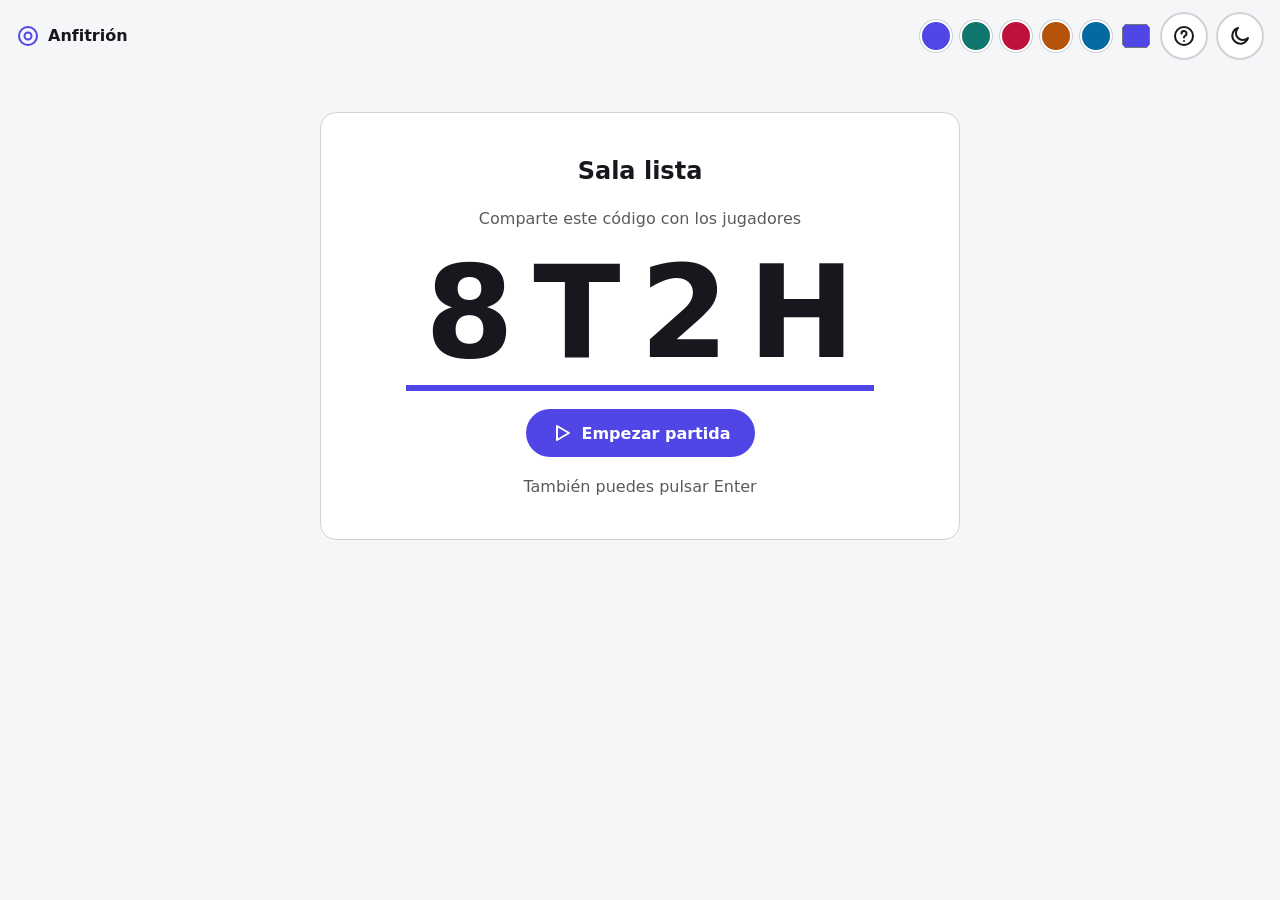
==== anfitrion.html @ f187046f "fix/index-css-visual" ====
<!doctype html><html lang="es"><head><meta charset="utf-8"><meta name="viewport" content="width=device-width,initial-scale=1,viewport-fit=cover"><title>Bingo · Anfitrión</title><link rel="stylesheet" href="estilos/style.css"></head><body><header></header>
<main>
<section id="previa" class="panel previa entra" hidden><h1>Sala lista</h1><p class="suave">Comparte este código con los jugadores</p><div class="codigo" id="codigoGrande" aria-live="polite"></div><button class="btn primario" id="btnEmpezar" data-ico="jugar">Empezar partida</button><p class="suave">También puedes pulsar Enter</p></section>
<section id="juego" hidden>
<div class="franja"><p class="pastilla">Sala <b id="codigoSala"></b></p><button class="btn" id="btnNueva">Nueva partida</button></div>
<div class="tablero-anfitrion">
<aside class="panel lateral"><div class="tarjetas"><div class="tarjeta"><span class="suave">Jugada</span><b id="contador">0</b></div><div class="tarjeta"><span class="suave">Restan</span><b id="restantes">75</b></div></div><div class="progreso" role="progressbar" aria-label="Progreso del sorteo"><span id="barra"></span></div><h3>Historial</h3><ol class="historial" id="historial"></ol></aside>
<div class="panel centro"><div class="escenario" id="escenario"><svg viewBox="0 0 100 100" role="img" aria-label="Balota del sorteo"><circle cx="50" cy="50" r="48" fill="var(--acento)"/><circle cx="50" cy="50" r="37" fill="var(--panel)"/><circle cx="50" cy="50" r="43" fill="none" stroke="var(--sobre-acento)" stroke-width="2" stroke-linecap="round" stroke-dasharray="14 40"/></svg><h2 id="numeroActual" aria-live="polite">—</h2></div><p class="suave" id="mensaje"></p></div>
<div class="panel"><div class="numeros" id="numeros" aria-label="Tablero de números"></div></div>
</div>
<nav class="menu-inferior" aria-label="Opciones del anfitrión"><button class="btn primario ranura" id="btnSortear" data-ico="jugar"><span>Sortear</span><small>Espacio</small></button><button class="btn acento ranura" id="btnVerificar" data-ico="verificar"><span>Verificar victoria</span></button></nav>
</section></main>
<script src="js/nucleo.js"></script><script src="js/interfaz.js"></script><script src="js/anfitrion.js"></script></body></html>
---- estilos/style.css ----
:root{--fondo:#f5f6f8;--texto:#16181d;--panel:#fff;--acento:#4f46e5;--sobre-acento:#fff;--borde:color-mix(in srgb,var(--fondo) 84%,var(--texto));--suave:color-mix(in srgb,var(--texto) 70%,var(--fondo));--radio:16px}
[data-tema=oscuro]{--fondo:#111318;--texto:#eef0f4;--panel:color-mix(in srgb,var(--fondo) 93%,#fff)}
*{box-sizing:border-box}[hidden]{display:none!important}
body{margin:0;min-height:100vh;display:flex;flex-direction:column;background:var(--fondo);color:var(--texto);font-family:system-ui,-apple-system,"Segoe UI",Roboto,sans-serif;line-height:1.5;padding:env(safe-area-inset-top) env(safe-area-inset-right) env(safe-area-inset-bottom) env(safe-area-inset-left);transition:background .2s,color .2s}
h1,h2,h3,p{margin:0}main{flex:1;width:100%;max-width:1400px;margin:auto;padding:16px}
.suave{color:var(--suave)}:focus-visible{outline:3px solid var(--acento);outline-offset:2px}
.ico{width:24px;height:24px;fill:none;stroke:currentColor;stroke-width:2;stroke-linecap:round;stroke-linejoin:round;flex:none}
header{display:flex;justify-content:space-between;align-items:center;flex-wrap:wrap;gap:12px;padding:12px 16px}
.marca{display:flex;align-items:center;gap:8px;font-weight:700;color:var(--texto);text-decoration:none}.marca .ico{color:var(--acento)}
.acciones,.muestras{display:flex;align-items:center;gap:8px}
.muestra{width:32px;height:32px;border-radius:50%;border:2px solid var(--panel);box-shadow:0 0 0 1px var(--borde);cursor:pointer}
#selectorAcento{width:32px;height:32px;padding:0;border:0;border-radius:50%;background:none;min-height:0}
.btn{min-height:48px;padding:0 22px;border-radius:999px;border:2px solid var(--borde);background:var(--panel);color:var(--texto);font:600 1rem system-ui,sans-serif;display:inline-flex;align-items:center;justify-content:center;gap:8px;cursor:pointer;text-decoration:none;transition:background .15s,transform .15s,border-color .15s}
.btn:hover{border-color:var(--suave)}.btn:active{transform:scale(.97)}.btn:disabled{opacity:.45;cursor:not-allowed;transform:none}
.btn.icono{width:48px;padding:0}
.primario{background:var(--acento);color:var(--sobre-acento);border-color:transparent}.primario:hover{border-color:transparent;filter:brightness(1.08)}
.acento{border-color:var(--acento)}.acento .ico{color:var(--acento)}
.panel{background:var(--panel);border:1px solid var(--borde);border-radius:var(--radio);padding:16px}
.entra{animation:entrar .25s ease both}@keyframes entrar{from{opacity:0;transform:translateY(8px)}}
label{display:grid;gap:6px;font-weight:600}.formulario{display:grid;gap:14px;max-width:420px}
input,select{width:100%;min-height:48px;padding:0 14px;border-radius:12px;border:1px solid var(--borde);background:var(--panel);color:var(--texto);font:inherit}
.error{color:var(--texto);font-weight:600}
.hero{display:grid;grid-template-columns:1fr 1fr;gap:32px;align-items:center;padding:24px 0}.hero>div{display:grid;gap:20px;justify-items:center;text-align:center}
.hero h1{font-size:clamp(2.2rem,5vw,3.6rem);line-height:1.1}.hero svg{width:100%;max-width:440px;justify-self:center}
.chips,.accesos{display:flex;flex-wrap:wrap;justify-content:center;gap:10px}.accesos .btn{min-width:190px}
.chip{display:inline-flex;align-items:center;gap:6px;padding:6px 14px;border:1px solid var(--borde);border-radius:999px;background:var(--panel);font-size:.9rem}.chip .ico{color:var(--acento);width:18px;height:18px}
.previa{display:grid;justify-items:center;text-align:center;gap:18px;padding:40px 16px;max-width:640px;margin:24px auto}
.codigo{font-size:clamp(3.5rem,14vw,8rem);font-weight:800;letter-spacing:.15em;line-height:1;border-bottom:6px solid var(--acento);padding:0 0 8px .15em}
.franja{display:flex;justify-content:space-between;align-items:center;gap:12px;flex-wrap:wrap;margin-bottom:16px}
.tablero-anfitrion{display:grid;grid-template-columns:250px 1fr minmax(340px,30%);gap:16px;align-items:stretch}
.historial{list-style:none;padding:0;margin:8px 0 0;display:grid;gap:6px}.historial li{padding:6px 10px;border-radius:10px;border:1px solid var(--borde)}
.centro{background:linear-gradient(160deg,color-mix(in srgb,var(--acento) 14%,var(--panel)),var(--panel) 65%);display:grid;place-items:center;text-align:center;align-content:center;gap:12px}
.escenario{display:grid;place-items:center;width:min(100%,480px);aspect-ratio:1}.escenario>*{grid-area:1/1}.escenario svg{width:100%;height:100%}
.girando svg{animation:girar .9s linear infinite}@keyframes girar{to{transform:rotate(360deg)}}
#numeroActual{font-size:clamp(3.5rem,9vw,7.5rem);font-weight:800;line-height:1;font-variant-numeric:tabular-nums}
.numeros{display:grid;grid-template-columns:repeat(5,1fr);gap:6px;align-content:stretch}
.letra{display:grid;place-items:center;font-size:1.4rem;font-weight:800;border-bottom:4px solid var(--acento);padding-bottom:4px}
.n{min-height:38px;display:grid;place-items:center;border-radius:10px;font-size:1.05rem;font-weight:600;border:1px solid var(--borde);color:var(--suave);transition:background .2s,color .2s}
.n.sale{background:var(--acento);color:var(--sobre-acento);border-color:transparent;font-weight:700}.n.ultimo{box-shadow:0 0 0 3px var(--texto)}
.menu-inferior{position:sticky;bottom:0;display:flex;justify-content:center;gap:12px;margin-top:16px;padding:12px 16px;background:var(--panel);border:1px solid var(--borde);border-radius:var(--radio)}
.ranura{flex-direction:column;gap:0;min-height:76px;font-size:1.15rem;min-width:min(240px,44vw)}.ranura small{font-weight:400}
.tabla{display:grid;grid-template-columns:repeat(5,1fr);gap:6px;max-width:420px;margin:auto}.tabla b{text-align:center;font-size:1.2rem}
.casilla{aspect-ratio:1;display:grid;place-items:center;border-radius:12px;border:1px solid var(--borde);background:var(--panel);color:var(--texto);font:700 1.25rem system-ui,sans-serif;cursor:pointer;transition:background .15s,color .15s;padding:0}
.casilla:disabled{cursor:default}.casilla.marcada{background:var(--acento);color:var(--sobre-acento);border-color:transparent}
.catalogo{display:grid;grid-template-columns:repeat(auto-fill,minmax(84px,1fr));gap:8px}.catalogo .btn{padding:0}
.pantalla{display:grid;gap:16px;max-width:460px;margin:0 auto}.pantalla.ancha{max-width:none}
.resultado{padding:16px;border-radius:var(--radio);font-weight:800;font-size:1.6rem;text-align:center}
.valido{background:var(--acento);color:var(--sobre-acento)}.invalido{background:var(--panel);border:2px solid var(--texto)}
.gigante{font-size:clamp(3rem,16vw,6rem);font-weight:800;line-height:1.1;text-align:center}
dialog{background:var(--panel);color:var(--texto);border:1px solid var(--borde);border-radius:var(--radio);max-width:min(520px,92vw);padding:20px}
dialog[open]{animation:entrar .2s ease}dialog::backdrop{background:#0008}dialog ol{padding-left:20px;display:grid;gap:10px}
@media(max-width:900px){.tablero-anfitrion,.hero{grid-template-columns:1fr}}
@media(prefers-reduced-motion:reduce){*,*::before,*::after{animation:none!important;transition:none!important}}
.pastilla{display:inline-flex;gap:8px;align-items:center;padding:8px 20px;border-radius:999px;background:var(--panel);border:2px solid var(--acento);font-size:1.3rem;letter-spacing:.12em}
.lateral{display:grid;gap:14px;align-content:start}.tarjetas{display:grid;grid-template-columns:1fr 1fr;gap:10px}
.tarjeta{padding:12px;border-radius:12px;border:1px solid var(--borde);text-align:center}.tarjeta b{display:block;font-size:2.2rem;line-height:1.1;font-variant-numeric:tabular-nums}
.progreso{height:10px;border-radius:99px;background:var(--borde);overflow:hidden}.progreso span{display:block;height:100%;width:0;background:var(--acento);transition:width .3s}
.historial li{font-size:1.15rem;display:flex;justify-content:space-between}
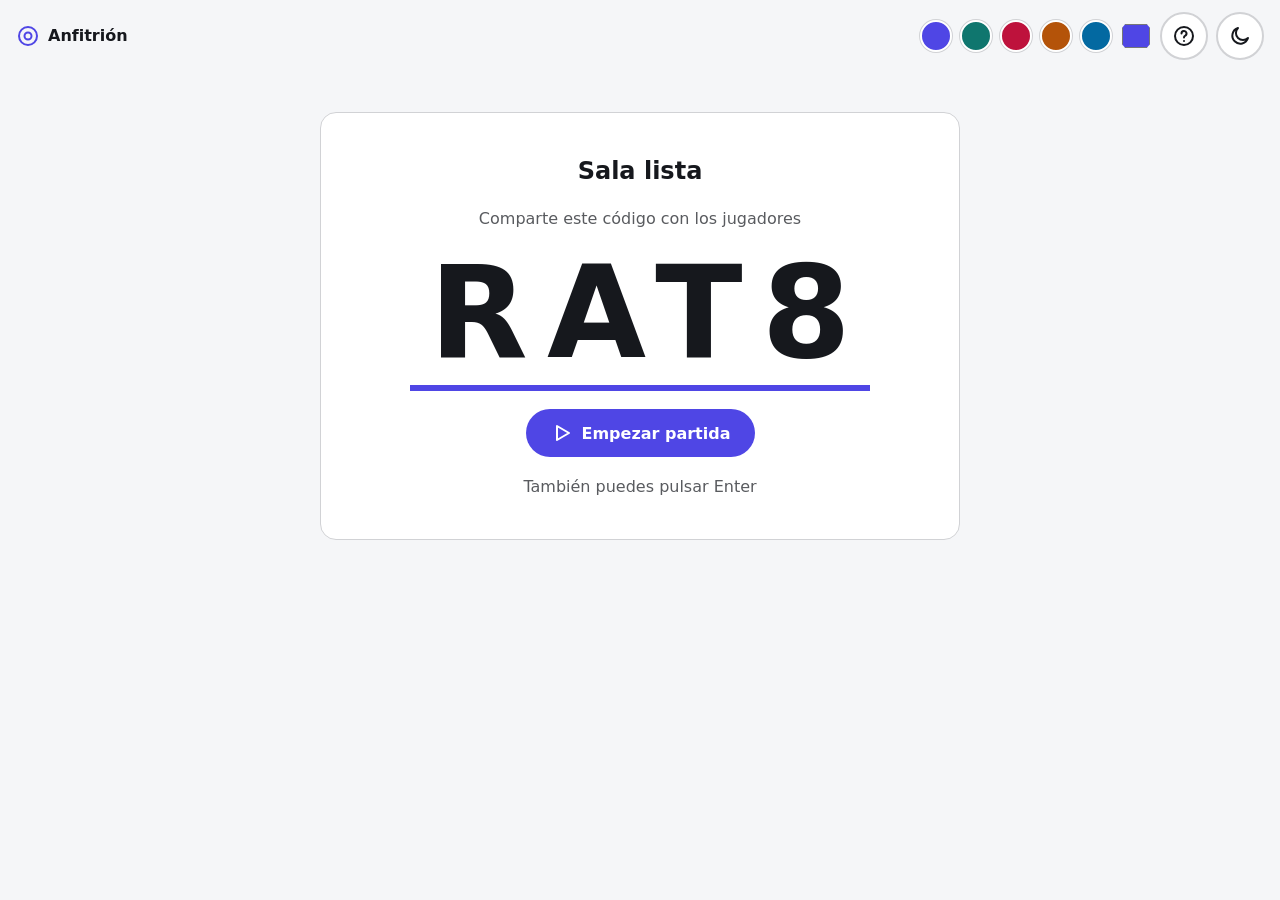
==== commit 9c5588b7: "fix/anfitrión" ====
--- a/anfitrion.html
+++ b/anfitrion.html
@@ -8,6 +8,6 @@
 <div class="panel centro"><div class="escenario" id="escenario"><svg viewBox="0 0 100 100" role="img" aria-label="Balota del sorteo"><circle cx="50" cy="50" r="48" fill="var(--acento)"/><circle cx="50" cy="50" r="37" fill="var(--panel)"/><circle cx="50" cy="50" r="43" fill="none" stroke="var(--sobre-acento)" stroke-width="2" stroke-linecap="round" stroke-dasharray="14 40"/></svg><h2 id="numeroActual" aria-live="polite">—</h2></div><p class="suave" id="mensaje"></p></div>
 <div class="panel"><div class="numeros" id="numeros" aria-label="Tablero de números"></div></div>
 </div>
-<nav class="menu-inferior" aria-label="Opciones del anfitrión"><button class="btn primario ranura" id="btnSortear" data-ico="jugar"><span>Sortear</span><small>Espacio</small></button><button class="btn acento ranura" id="btnVerificar" data-ico="verificar"><span>Verificar victoria</span></button></nav>
+<nav class="menu-inferior" aria-label="Opciones del anfitrión"><button class="btn primario ranura" id="btnSortear" data-ico="jugar"><span>Sortear</span><small>Espacio</small></button><button class="btn acento ranura" id="btnVerificar" data-ico="verificar"><span>Verificar victoria</span></button><button class="btn ranura" id="btnPantalla" data-ico="pantalla"><span>Pantalla completa</span><small>F5</small></button></nav>
 </section></main>
 <script src="js/nucleo.js"></script><script src="js/interfaz.js"></script><script src="js/anfitrion.js"></script></body></html>
--- a/estilos/style.css
+++ b/estilos/style.css
@@ -26,19 +26,19 @@
 .chip{display:inline-flex;align-items:center;gap:6px;padding:6px 14px;border:1px solid var(--borde);border-radius:999px;background:var(--panel);font-size:.9rem}.chip .ico{color:var(--acento);width:18px;height:18px}
 .previa{display:grid;justify-items:center;text-align:center;gap:18px;padding:40px 16px;max-width:640px;margin:24px auto}
 .codigo{font-size:clamp(3.5rem,14vw,8rem);font-weight:800;letter-spacing:.15em;line-height:1;border-bottom:6px solid var(--acento);padding:0 0 8px .15em}
-.franja{display:flex;justify-content:space-between;align-items:center;gap:12px;flex-wrap:wrap;margin-bottom:16px}
-.tablero-anfitrion{display:grid;grid-template-columns:250px 1fr minmax(340px,30%);gap:16px;align-items:stretch}
+.franja{display:flex;justify-content:space-between;align-items:center;gap:12px;flex-wrap:wrap;margin-bottom:12px}
+.tablero-anfitrion{display:grid;grid-template-columns:230px 1fr minmax(300px,28%);gap:14px;align-items:stretch;flex:1;min-height:0}.tablero-anfitrion>.panel{min-height:0;overflow:hidden}
 .historial{list-style:none;padding:0;margin:8px 0 0;display:grid;gap:6px}.historial li{padding:6px 10px;border-radius:10px;border:1px solid var(--borde)}
 .centro{background:linear-gradient(160deg,color-mix(in srgb,var(--acento) 14%,var(--panel)),var(--panel) 65%);display:grid;place-items:center;text-align:center;align-content:center;gap:12px}
-.escenario{display:grid;place-items:center;width:min(100%,480px);aspect-ratio:1}.escenario>*{grid-area:1/1}.escenario svg{width:100%;height:100%}
+.escenario{display:grid;place-items:center;width:min(100%,480px,calc(100vh - 340px));aspect-ratio:1}.escenario>*{grid-area:1/1}.escenario svg{width:100%;height:100%}
 .girando svg{animation:girar .9s linear infinite}@keyframes girar{to{transform:rotate(360deg)}}
-#numeroActual{font-size:clamp(3.5rem,9vw,7.5rem);font-weight:800;line-height:1;font-variant-numeric:tabular-nums}
-.numeros{display:grid;grid-template-columns:repeat(5,1fr);gap:6px;align-content:stretch}
+#numeroActual{font-size:clamp(3rem,min(7vw,13vh),7rem);font-weight:800;line-height:1;font-variant-numeric:tabular-nums}
+.numeros{display:grid;grid-template-columns:repeat(5,1fr);grid-template-rows:auto repeat(15,minmax(0,1fr));gap:5px;height:100%}
 .letra{display:grid;place-items:center;font-size:1.4rem;font-weight:800;border-bottom:4px solid var(--acento);padding-bottom:4px}
-.n{min-height:38px;display:grid;place-items:center;border-radius:10px;font-size:1.05rem;font-weight:600;border:1px solid var(--borde);color:var(--suave);transition:background .2s,color .2s}
+.n{min-height:0;display:grid;place-items:center;border-radius:10px;font-size:clamp(.8rem,2.2vh,1.05rem);font-weight:600;border:1px solid var(--borde);color:var(--suave);transition:background .2s,color .2s}
 .n.sale{background:var(--acento);color:var(--sobre-acento);border-color:transparent;font-weight:700}.n.ultimo{box-shadow:0 0 0 3px var(--texto)}
-.menu-inferior{position:sticky;bottom:0;display:flex;justify-content:center;gap:12px;margin-top:16px;padding:12px 16px;background:var(--panel);border:1px solid var(--borde);border-radius:var(--radio)}
-.ranura{flex-direction:column;gap:0;min-height:76px;font-size:1.15rem;min-width:min(240px,44vw)}.ranura small{font-weight:400}
+.menu-inferior{position:sticky;bottom:0;display:flex;justify-content:center;gap:12px;margin-top:12px;padding:10px 16px;background:var(--panel);border:1px solid var(--borde);border-radius:var(--radio)}
+.ranura{flex-direction:column;gap:0;min-height:64px;font-size:1.05rem;min-width:min(240px,44vw)}.ranura small{font-weight:400}
 .tabla{display:grid;grid-template-columns:repeat(5,1fr);gap:6px;max-width:420px;margin:auto}.tabla b{text-align:center;font-size:1.2rem}
 .casilla{aspect-ratio:1;display:grid;place-items:center;border-radius:12px;border:1px solid var(--borde);background:var(--panel);color:var(--texto);font:700 1.25rem system-ui,sans-serif;cursor:pointer;transition:background .15s,color .15s;padding:0}
 .casilla:disabled{cursor:default}.casilla.marcada{background:var(--acento);color:var(--sobre-acento);border-color:transparent}
@@ -56,3 +56,13 @@
 .tarjeta{padding:12px;border-radius:12px;border:1px solid var(--borde);text-align:center}.tarjeta b{display:block;font-size:2.2rem;line-height:1.1;font-variant-numeric:tabular-nums}
 .progreso{height:10px;border-radius:99px;background:var(--borde);overflow:hidden}.progreso span{display:block;height:100%;width:0;background:var(--acento);transition:width .3s}
 .historial li{font-size:1.15rem;display:flex;justify-content:space-between}
+#juego:not([hidden]){display:flex;flex-direction:column;height:calc(100vh - 110px);min-height:560px}
+.lateral{overflow:hidden}
+.pantalla-completa header{display:none}.pantalla-completa main{padding:12px}
+.pantalla-completa #juego:not([hidden]){height:calc(100vh - 24px)}
+#tablero.tabla,#vistaPrevia.tabla{max-width:none;width:100%;gap:7px;padding:14px;border-radius:28px;border:1px solid var(--borde);background:linear-gradient(160deg,color-mix(in srgb,var(--acento) 16%,var(--panel)),var(--panel));box-shadow:0 10px 30px color-mix(in srgb,var(--acento) 18%,transparent)}
+#tablero.tabla b,#vistaPrevia.tabla b{background:var(--acento);color:var(--sobre-acento);border-radius:12px;padding:6px 0;font-size:1.4rem;letter-spacing:.05em}
+#tablero .casilla,#vistaPrevia .casilla{font-size:clamp(1.4rem,7vw,2rem);border-radius:16px;border-width:2px;box-shadow:0 2px 0 var(--borde);transition:background .15s,color .15s,transform .15s}
+#tablero .casilla.marcada,#vistaPrevia .casilla.marcada{transform:scale(.93);box-shadow:inset 0 0 0 3px color-mix(in srgb,var(--sobre-acento) 55%,transparent)}
+@media(max-width:900px){#juego:not([hidden]){height:auto}}
+@media(max-width:600px){main{padding:12px}}
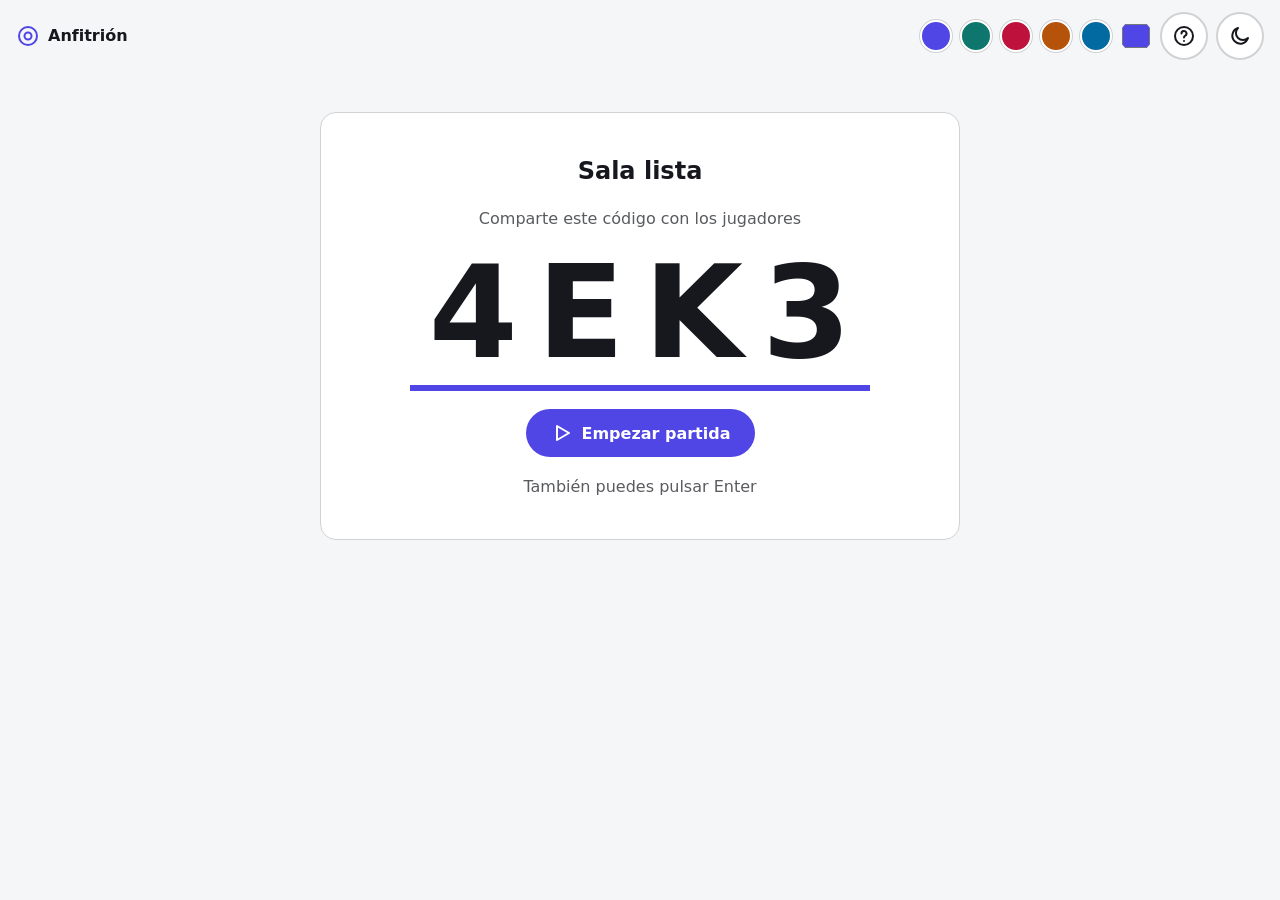
==== commit 8605911b: "feat/premio" ====
--- a/anfitrion.html
+++ b/anfitrion.html
@@ -1,13 +1,65 @@
-<!doctype html><html lang="es"><head><meta charset="utf-8"><meta name="viewport" content="width=device-width,initial-scale=1,viewport-fit=cover"><title>Bingo · Anfitrión</title><link rel="stylesheet" href="estilos/style.css"></head><body><header></header>
-<main>
-<section id="previa" class="panel previa entra" hidden><h1>Sala lista</h1><p class="suave">Comparte este código con los jugadores</p><div class="codigo" id="codigoGrande" aria-live="polite"></div><button class="btn primario" id="btnEmpezar" data-ico="jugar">Empezar partida</button><p class="suave">También puedes pulsar Enter</p></section>
-<section id="juego" hidden>
-<div class="franja"><p class="pastilla">Sala <b id="codigoSala"></b></p><button class="btn" id="btnNueva">Nueva partida</button></div>
-<div class="tablero-anfitrion">
-<aside class="panel lateral"><div class="tarjetas"><div class="tarjeta"><span class="suave">Jugada</span><b id="contador">0</b></div><div class="tarjeta"><span class="suave">Restan</span><b id="restantes">75</b></div></div><div class="progreso" role="progressbar" aria-label="Progreso del sorteo"><span id="barra"></span></div><h3>Historial</h3><ol class="historial" id="historial"></ol></aside>
-<div class="panel centro"><div class="escenario" id="escenario"><svg viewBox="0 0 100 100" role="img" aria-label="Balota del sorteo"><circle cx="50" cy="50" r="48" fill="var(--acento)"/><circle cx="50" cy="50" r="37" fill="var(--panel)"/><circle cx="50" cy="50" r="43" fill="none" stroke="var(--sobre-acento)" stroke-width="2" stroke-linecap="round" stroke-dasharray="14 40"/></svg><h2 id="numeroActual" aria-live="polite">—</h2></div><p class="suave" id="mensaje"></p></div>
-<div class="panel"><div class="numeros" id="numeros" aria-label="Tablero de números"></div></div>
-</div>
-<nav class="menu-inferior" aria-label="Opciones del anfitrión"><button class="btn primario ranura" id="btnSortear" data-ico="jugar"><span>Sortear</span><small>Espacio</small></button><button class="btn acento ranura" id="btnVerificar" data-ico="verificar"><span>Verificar victoria</span></button><button class="btn ranura" id="btnPantalla" data-ico="pantalla"><span>Pantalla completa</span><small>F5</small></button></nav>
-</section></main>
-<script src="js/nucleo.js"></script><script src="js/interfaz.js"></script><script src="js/anfitrion.js"></script></body></html>
+<!doctype html>
+<html lang="es">
+
+<head>
+    <meta charset="utf-8">
+    <meta name="viewport" content="width=device-width,initial-scale=1,viewport-fit=cover">
+    <title>Bingo · Anfitrión</title>
+    <link rel="stylesheet" href="estilos/style.css">
+</head>
+
+<body>
+    <header></header>
+    <main>
+        <section id="previa" class="panel previa entra" hidden>
+            <h1>Sala lista</h1>
+            <p class="suave">Comparte este código con los jugadores</p>
+            <div class="codigo" id="codigoGrande" aria-live="polite"></div><button class="btn primario" id="btnEmpezar"
+                data-ico="jugar">Empezar partida</button>
+            <p class="suave">También puedes pulsar Enter</p>
+        </section>
+        <section id="juego" hidden>
+            <div class="franja">
+                <p class="pastilla">Sala <b id="codigoSala"></b></p><button class="btn" id="btnNueva">Nueva
+                    partida</button>
+            </div>
+            <div class="tablero-anfitrion">
+                <aside class="panel lateral">
+                    <div class="tarjetas">
+                        <div class="tarjeta"><span class="suave">Jugada</span><b id="contador">0</b></div>
+                        <div class="tarjeta"><span class="suave">Restan</span><b id="restantes">75</b></div>
+                    </div>
+                    <div class="progreso" role="progressbar" aria-label="Progreso del sorteo"><span id="barra"></span>
+                    </div>
+                    <h3>Historial</h3>
+                    <ol class="historial" id="historial"></ol>
+                </aside>
+                <div class="panel centro">
+                    <div class="escenario" id="escenario"><svg viewBox="0 0 100 100" role="img"
+                            aria-label="Balota del sorteo">
+                            <circle cx="50" cy="50" r="48" fill="var(--acento)" />
+                            <circle cx="50" cy="50" r="37" fill="var(--panel)" />
+                            <circle cx="50" cy="50" r="43" fill="none" stroke="var(--sobre-acento)" stroke-width="2"
+                                stroke-linecap="round" stroke-dasharray="14 40" />
+                        </svg>
+                        <h2 id="numeroActual" aria-live="polite">—</h2>
+                    </div>
+                    <p class="suave" id="mensaje"></p>
+                </div>
+                <div class="panel">
+                    <div class="numeros" id="numeros" aria-label="Tablero de números"></div>
+                </div>
+            </div>
+            <nav class="menu-inferior" aria-label="Opciones del anfitrión"><button class="btn primario ranura"
+                    id="btnSortear" data-ico="jugar"><span>Sortear</span><small>Espacio</small></button><button
+                    class="btn acento ranura" id="btnVerificar" data-ico="verificar"><span>Verificar
+                        victoria</span></button><button class="btn ranura" id="btnPantalla"
+                    data-ico="pantalla"><span>Pantalla completa</span><small>F5</small></button></nav>
+        </section>
+    </main>
+    <script src="js/nucleo.js"></script>
+    <script src="js/interfaz.js"></script>
+    <script src="js/anfitrion.js"></script>
+</body>
+
+</html>
--- a/estilos/style.css
+++ b/estilos/style.css
@@ -66,3 +66,4 @@
 #tablero .casilla.marcada,#vistaPrevia .casilla.marcada{transform:scale(.93);box-shadow:inset 0 0 0 3px color-mix(in srgb,var(--sobre-acento) 55%,transparent)}
 @media(max-width:900px){#juego:not([hidden]){height:auto}}
 @media(max-width:600px){main{padding:12px}}
+.historia{padding:12px 14px;border-radius:12px;background:color-mix(in srgb,var(--acento) 14%,var(--panel));border-left:4px solid var(--acento);margin:8px 0 12px}
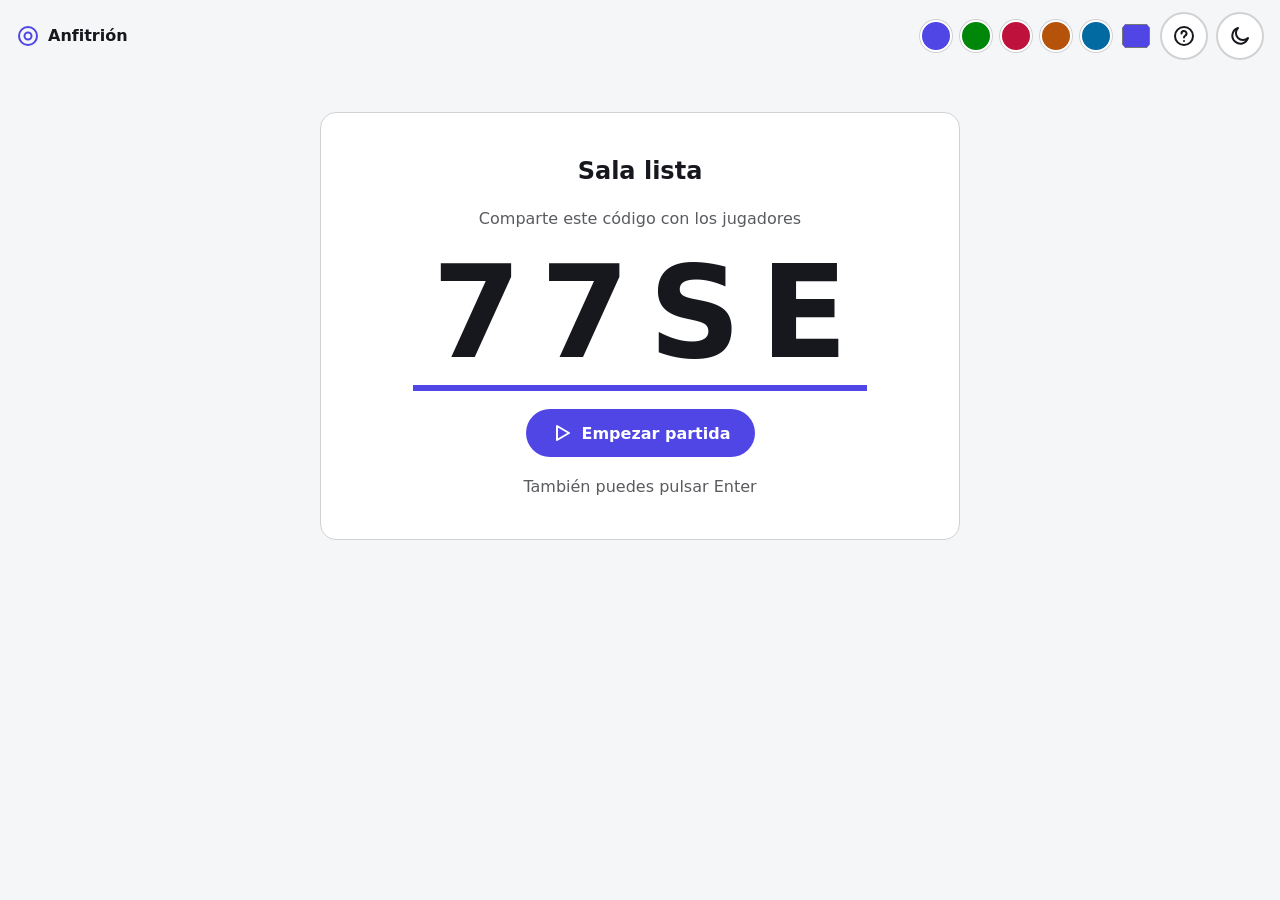
==== commit 3655db57: "feat/icono" ====
--- a/anfitrion.html
+++ b/anfitrion.html
@@ -1,65 +1,13 @@
-<!doctype html>
-<html lang="es">
-
-<head>
-    <meta charset="utf-8">
-    <meta name="viewport" content="width=device-width,initial-scale=1,viewport-fit=cover">
-    <title>Bingo · Anfitrión</title>
-    <link rel="stylesheet" href="estilos/style.css">
-</head>
-
-<body>
-    <header></header>
-    <main>
-        <section id="previa" class="panel previa entra" hidden>
-            <h1>Sala lista</h1>
-            <p class="suave">Comparte este código con los jugadores</p>
-            <div class="codigo" id="codigoGrande" aria-live="polite"></div><button class="btn primario" id="btnEmpezar"
-                data-ico="jugar">Empezar partida</button>
-            <p class="suave">También puedes pulsar Enter</p>
-        </section>
-        <section id="juego" hidden>
-            <div class="franja">
-                <p class="pastilla">Sala <b id="codigoSala"></b></p><button class="btn" id="btnNueva">Nueva
-                    partida</button>
-            </div>
-            <div class="tablero-anfitrion">
-                <aside class="panel lateral">
-                    <div class="tarjetas">
-                        <div class="tarjeta"><span class="suave">Jugada</span><b id="contador">0</b></div>
-                        <div class="tarjeta"><span class="suave">Restan</span><b id="restantes">75</b></div>
-                    </div>
-                    <div class="progreso" role="progressbar" aria-label="Progreso del sorteo"><span id="barra"></span>
-                    </div>
-                    <h3>Historial</h3>
-                    <ol class="historial" id="historial"></ol>
-                </aside>
-                <div class="panel centro">
-                    <div class="escenario" id="escenario"><svg viewBox="0 0 100 100" role="img"
-                            aria-label="Balota del sorteo">
-                            <circle cx="50" cy="50" r="48" fill="var(--acento)" />
-                            <circle cx="50" cy="50" r="37" fill="var(--panel)" />
-                            <circle cx="50" cy="50" r="43" fill="none" stroke="var(--sobre-acento)" stroke-width="2"
-                                stroke-linecap="round" stroke-dasharray="14 40" />
-                        </svg>
-                        <h2 id="numeroActual" aria-live="polite">—</h2>
-                    </div>
-                    <p class="suave" id="mensaje"></p>
-                </div>
-                <div class="panel">
-                    <div class="numeros" id="numeros" aria-label="Tablero de números"></div>
-                </div>
-            </div>
-            <nav class="menu-inferior" aria-label="Opciones del anfitrión"><button class="btn primario ranura"
-                    id="btnSortear" data-ico="jugar"><span>Sortear</span><small>Espacio</small></button><button
-                    class="btn acento ranura" id="btnVerificar" data-ico="verificar"><span>Verificar
-                        victoria</span></button><button class="btn ranura" id="btnPantalla"
-                    data-ico="pantalla"><span>Pantalla completa</span><small>F5</small></button></nav>
-        </section>
-    </main>
-    <script src="js/nucleo.js"></script>
-    <script src="js/interfaz.js"></script>
-    <script src="js/anfitrion.js"></script>
-</body>
-
-</html>+<!doctype html><html lang="es"><head><meta charset="utf-8"><meta name="viewport" content="width=device-width,initial-scale=1,viewport-fit=cover"><title>Bingo · Anfitrión</title><link rel="icon" href="img/icono.svg" type="image/svg+xml"><link rel="stylesheet" href="estilos/style.css"></head><body><header></header>
+<main>
+<section id="previa" class="panel previa entra" hidden><h1>Sala lista</h1><p class="suave">Comparte este código con los jugadores</p><div class="codigo" id="codigoGrande" aria-live="polite"></div><button class="btn primario" id="btnEmpezar" data-ico="jugar">Empezar partida</button><p class="suave">También puedes pulsar Enter</p></section>
+<section id="juego" hidden>
+<div class="franja"><p class="pastilla">Sala <b id="codigoSala"></b></p><button class="btn" id="btnNueva">Nueva partida</button></div>
+<div class="tablero-anfitrion">
+<aside class="panel lateral"><div class="tarjetas"><div class="tarjeta"><span class="suave">Jugada</span><b id="contador">0</b></div><div class="tarjeta"><span class="suave">Restan</span><b id="restantes">75</b></div></div><div class="progreso" role="progressbar" aria-label="Progreso del sorteo"><span id="barra"></span></div><h3>Historial</h3><ol class="historial" id="historial"></ol></aside>
+<div class="panel centro"><div class="escenario" id="escenario"><svg viewBox="0 0 100 100" role="img" aria-label="Balota del sorteo"><circle cx="50" cy="50" r="48" fill="var(--acento)"/><circle cx="50" cy="50" r="37" fill="var(--panel)"/><circle cx="50" cy="50" r="43" fill="none" stroke="var(--sobre-acento)" stroke-width="2" stroke-linecap="round" stroke-dasharray="14 40"/></svg><h2 id="numeroActual" aria-live="polite">—</h2></div><p class="suave" id="mensaje"></p></div>
+<div class="panel"><div class="numeros" id="numeros" aria-label="Tablero de números"></div></div>
+</div>
+<nav class="menu-inferior" aria-label="Opciones del anfitrión"><button class="btn primario ranura" id="btnSortear" data-ico="jugar"><span>Sortear</span><small>Espacio</small></button><button class="btn acento ranura" id="btnVerificar" data-ico="verificar"><span>Verificar victoria</span></button><button class="btn ranura" id="btnPantalla" data-ico="pantalla"><span>Pantalla completa</span><small>F5</small></button></nav>
+</section></main>
+<script src="js/nucleo.js"></script><script src="js/interfaz.js"></script><script src="js/anfitrion.js"></script></body></html>
--- a/estilos/style.css
+++ b/estilos/style.css
@@ -21,7 +21,7 @@
 input,select{width:100%;min-height:48px;padding:0 14px;border-radius:12px;border:1px solid var(--borde);background:var(--panel);color:var(--texto);font:inherit}
 .error{color:var(--texto);font-weight:600}
 .hero{display:grid;grid-template-columns:1fr 1fr;gap:32px;align-items:center;padding:24px 0}.hero>div{display:grid;gap:20px;justify-items:center;text-align:center}
-.hero h1{font-size:clamp(2.2rem,5vw,3.6rem);line-height:1.1}.hero svg{width:100%;max-width:440px;justify-self:center}
+.hero h1{font-size:clamp(2.2rem,5vw,3.6rem);line-height:1.1}.hero>svg{width:100%;max-width:440px;justify-self:center}
 .chips,.accesos{display:flex;flex-wrap:wrap;justify-content:center;gap:10px}.accesos .btn{min-width:190px}
 .chip{display:inline-flex;align-items:center;gap:6px;padding:6px 14px;border:1px solid var(--borde);border-radius:999px;background:var(--panel);font-size:.9rem}.chip .ico{color:var(--acento);width:18px;height:18px}
 .previa{display:grid;justify-items:center;text-align:center;gap:18px;padding:40px 16px;max-width:640px;margin:24px auto}
@@ -67,3 +67,4 @@
 @media(max-width:900px){#juego:not([hidden]){height:auto}}
 @media(max-width:600px){main{padding:12px}}
 .historia{padding:12px 14px;border-radius:12px;background:color-mix(in srgb,var(--acento) 14%,var(--panel));border-left:4px solid var(--acento);margin:8px 0 12px}
+.pestanas{display:flex;flex-wrap:wrap;gap:8px;margin-bottom:12px}dialog{max-height:88vh;overflow:auto}
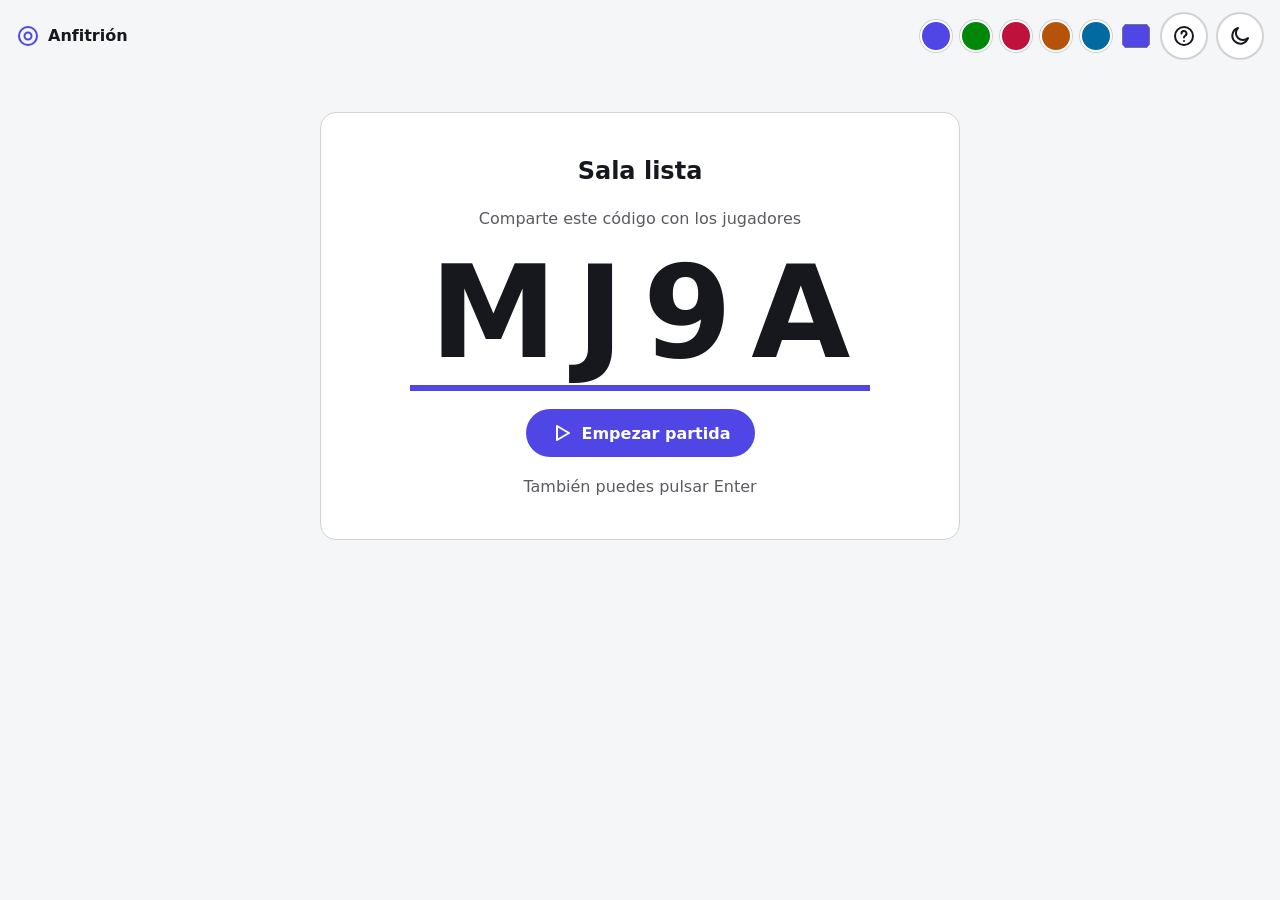
==== commit 162c5ee5: "fix/code" ====
--- a/anfitrion.html
+++ b/anfitrion.html
@@ -1,13 +1,66 @@
-<!doctype html><html lang="es"><head><meta charset="utf-8"><meta name="viewport" content="width=device-width,initial-scale=1,viewport-fit=cover"><title>Bingo · Anfitrión</title><link rel="icon" href="img/icono.svg" type="image/svg+xml"><link rel="stylesheet" href="estilos/style.css"></head><body><header></header>
-<main>
-<section id="previa" class="panel previa entra" hidden><h1>Sala lista</h1><p class="suave">Comparte este código con los jugadores</p><div class="codigo" id="codigoGrande" aria-live="polite"></div><button class="btn primario" id="btnEmpezar" data-ico="jugar">Empezar partida</button><p class="suave">También puedes pulsar Enter</p></section>
-<section id="juego" hidden>
-<div class="franja"><p class="pastilla">Sala <b id="codigoSala"></b></p><button class="btn" id="btnNueva">Nueva partida</button></div>
-<div class="tablero-anfitrion">
-<aside class="panel lateral"><div class="tarjetas"><div class="tarjeta"><span class="suave">Jugada</span><b id="contador">0</b></div><div class="tarjeta"><span class="suave">Restan</span><b id="restantes">75</b></div></div><div class="progreso" role="progressbar" aria-label="Progreso del sorteo"><span id="barra"></span></div><h3>Historial</h3><ol class="historial" id="historial"></ol></aside>
-<div class="panel centro"><div class="escenario" id="escenario"><svg viewBox="0 0 100 100" role="img" aria-label="Balota del sorteo"><circle cx="50" cy="50" r="48" fill="var(--acento)"/><circle cx="50" cy="50" r="37" fill="var(--panel)"/><circle cx="50" cy="50" r="43" fill="none" stroke="var(--sobre-acento)" stroke-width="2" stroke-linecap="round" stroke-dasharray="14 40"/></svg><h2 id="numeroActual" aria-live="polite">—</h2></div><p class="suave" id="mensaje"></p></div>
-<div class="panel"><div class="numeros" id="numeros" aria-label="Tablero de números"></div></div>
-</div>
-<nav class="menu-inferior" aria-label="Opciones del anfitrión"><button class="btn primario ranura" id="btnSortear" data-ico="jugar"><span>Sortear</span><small>Espacio</small></button><button class="btn acento ranura" id="btnVerificar" data-ico="verificar"><span>Verificar victoria</span></button><button class="btn ranura" id="btnPantalla" data-ico="pantalla"><span>Pantalla completa</span><small>F5</small></button></nav>
-</section></main>
-<script src="js/nucleo.js"></script><script src="js/interfaz.js"></script><script src="js/anfitrion.js"></script></body></html>
+<!doctype html>
+<html lang="es">
+
+<head>
+    <meta charset="utf-8">
+    <meta name="viewport" content="width=device-width,initial-scale=1,viewport-fit=cover">
+    <title>Bingo · Anfitrión</title>
+    <link rel="icon" href="img/icono.svg" type="image/svg+xml">
+    <link rel="stylesheet" href="estilos/style.css">
+</head>
+
+<body>
+    <header></header>
+    <main>
+        <section id="previa" class="panel previa entra" hidden>
+            <h1>Sala lista</h1>
+            <p class="suave">Comparte este código con los jugadores</p>
+            <div class="codigo" id="codigoGrande" aria-live="polite"></div><button class="btn primario" id="btnEmpezar"
+                data-ico="jugar">Empezar partida</button>
+            <p class="suave">También puedes pulsar Enter</p>
+        </section>
+        <section id="juego" hidden>
+            <div class="franja">
+                <p class="pastilla">Sala <b id="codigoSala"></b></p><button class="btn" id="btnNueva">Nueva
+                    partida</button>
+            </div>
+            <div class="tablero-anfitrion">
+                <aside class="panel lateral">
+                    <div class="tarjetas">
+                        <div class="tarjeta"><span class="suave">Jugada</span><b id="contador">0</b></div>
+                        <div class="tarjeta"><span class="suave">Restan</span><b id="restantes">75</b></div>
+                    </div>
+                    <div class="progreso" role="progressbar" aria-label="Progreso del sorteo"><span id="barra"></span>
+                    </div>
+                    <h3>Historial</h3>
+                    <ol class="historial" id="historial"></ol>
+                </aside>
+                <div class="panel centro">
+                    <div class="escenario" id="escenario"><svg viewBox="0 0 100 100" role="img"
+                            aria-label="Balota del sorteo">
+                            <circle cx="50" cy="50" r="48" fill="var(--acento)" />
+                            <circle cx="50" cy="50" r="37" fill="var(--panel)" />
+                            <circle cx="50" cy="50" r="43" fill="none" stroke="var(--sobre-acento)" stroke-width="2"
+                                stroke-linecap="round" stroke-dasharray="14 40" />
+                        </svg>
+                        <h2 id="numeroActual" aria-live="polite">—</h2>
+                    </div>
+                    <p class="suave" id="mensaje"></p>
+                </div>
+                <div class="panel">
+                    <div class="numeros" id="numeros" aria-label="Tablero de números"></div>
+                </div>
+            </div>
+            <nav class="menu-inferior" aria-label="Opciones del anfitrión"><button class="btn primario ranura"
+                    id="btnSortear" data-ico="jugar"><span>Sortear</span><small>Espacio</small></button><button
+                    class="btn acento ranura" id="btnVerificar" data-ico="verificar"><span>Verificar
+                        victoria</span></button><button class="btn ranura" id="btnPantalla"
+                    data-ico="pantalla"><span>Pantalla completa</span><small>F5</small></button></nav>
+        </section>
+    </main>
+    <script src="js/nucleo.js"></script>
+    <script src="js/interfaz.js"></script>
+    <script src="js/anfitrion.js"></script>
+</body>
+
+</html>
--- a/estilos/style.css
+++ b/estilos/style.css
@@ -1,70 +1,715 @@
-:root{--fondo:#f5f6f8;--texto:#16181d;--panel:#fff;--acento:#4f46e5;--sobre-acento:#fff;--borde:color-mix(in srgb,var(--fondo) 84%,var(--texto));--suave:color-mix(in srgb,var(--texto) 70%,var(--fondo));--radio:16px}
-[data-tema=oscuro]{--fondo:#111318;--texto:#eef0f4;--panel:color-mix(in srgb,var(--fondo) 93%,#fff)}
-*{box-sizing:border-box}[hidden]{display:none!important}
-body{margin:0;min-height:100vh;display:flex;flex-direction:column;background:var(--fondo);color:var(--texto);font-family:system-ui,-apple-system,"Segoe UI",Roboto,sans-serif;line-height:1.5;padding:env(safe-area-inset-top) env(safe-area-inset-right) env(safe-area-inset-bottom) env(safe-area-inset-left);transition:background .2s,color .2s}
-h1,h2,h3,p{margin:0}main{flex:1;width:100%;max-width:1400px;margin:auto;padding:16px}
-.suave{color:var(--suave)}:focus-visible{outline:3px solid var(--acento);outline-offset:2px}
-.ico{width:24px;height:24px;fill:none;stroke:currentColor;stroke-width:2;stroke-linecap:round;stroke-linejoin:round;flex:none}
-header{display:flex;justify-content:space-between;align-items:center;flex-wrap:wrap;gap:12px;padding:12px 16px}
-.marca{display:flex;align-items:center;gap:8px;font-weight:700;color:var(--texto);text-decoration:none}.marca .ico{color:var(--acento)}
-.acciones,.muestras{display:flex;align-items:center;gap:8px}
-.muestra{width:32px;height:32px;border-radius:50%;border:2px solid var(--panel);box-shadow:0 0 0 1px var(--borde);cursor:pointer}
-#selectorAcento{width:32px;height:32px;padding:0;border:0;border-radius:50%;background:none;min-height:0}
-.btn{min-height:48px;padding:0 22px;border-radius:999px;border:2px solid var(--borde);background:var(--panel);color:var(--texto);font:600 1rem system-ui,sans-serif;display:inline-flex;align-items:center;justify-content:center;gap:8px;cursor:pointer;text-decoration:none;transition:background .15s,transform .15s,border-color .15s}
-.btn:hover{border-color:var(--suave)}.btn:active{transform:scale(.97)}.btn:disabled{opacity:.45;cursor:not-allowed;transform:none}
-.btn.icono{width:48px;padding:0}
-.primario{background:var(--acento);color:var(--sobre-acento);border-color:transparent}.primario:hover{border-color:transparent;filter:brightness(1.08)}
-.acento{border-color:var(--acento)}.acento .ico{color:var(--acento)}
-.panel{background:var(--panel);border:1px solid var(--borde);border-radius:var(--radio);padding:16px}
-.entra{animation:entrar .25s ease both}@keyframes entrar{from{opacity:0;transform:translateY(8px)}}
-label{display:grid;gap:6px;font-weight:600}.formulario{display:grid;gap:14px;max-width:420px}
-input,select{width:100%;min-height:48px;padding:0 14px;border-radius:12px;border:1px solid var(--borde);background:var(--panel);color:var(--texto);font:inherit}
-.error{color:var(--texto);font-weight:600}
-.hero{display:grid;grid-template-columns:1fr 1fr;gap:32px;align-items:center;padding:24px 0}.hero>div{display:grid;gap:20px;justify-items:center;text-align:center}
-.hero h1{font-size:clamp(2.2rem,5vw,3.6rem);line-height:1.1}.hero>svg{width:100%;max-width:440px;justify-self:center}
-.chips,.accesos{display:flex;flex-wrap:wrap;justify-content:center;gap:10px}.accesos .btn{min-width:190px}
-.chip{display:inline-flex;align-items:center;gap:6px;padding:6px 14px;border:1px solid var(--borde);border-radius:999px;background:var(--panel);font-size:.9rem}.chip .ico{color:var(--acento);width:18px;height:18px}
-.previa{display:grid;justify-items:center;text-align:center;gap:18px;padding:40px 16px;max-width:640px;margin:24px auto}
-.codigo{font-size:clamp(3.5rem,14vw,8rem);font-weight:800;letter-spacing:.15em;line-height:1;border-bottom:6px solid var(--acento);padding:0 0 8px .15em}
-.franja{display:flex;justify-content:space-between;align-items:center;gap:12px;flex-wrap:wrap;margin-bottom:12px}
-.tablero-anfitrion{display:grid;grid-template-columns:230px 1fr minmax(300px,28%);gap:14px;align-items:stretch;flex:1;min-height:0}.tablero-anfitrion>.panel{min-height:0;overflow:hidden}
-.historial{list-style:none;padding:0;margin:8px 0 0;display:grid;gap:6px}.historial li{padding:6px 10px;border-radius:10px;border:1px solid var(--borde)}
-.centro{background:linear-gradient(160deg,color-mix(in srgb,var(--acento) 14%,var(--panel)),var(--panel) 65%);display:grid;place-items:center;text-align:center;align-content:center;gap:12px}
-.escenario{display:grid;place-items:center;width:min(100%,480px,calc(100vh - 340px));aspect-ratio:1}.escenario>*{grid-area:1/1}.escenario svg{width:100%;height:100%}
-.girando svg{animation:girar .9s linear infinite}@keyframes girar{to{transform:rotate(360deg)}}
-#numeroActual{font-size:clamp(3rem,min(7vw,13vh),7rem);font-weight:800;line-height:1;font-variant-numeric:tabular-nums}
-.numeros{display:grid;grid-template-columns:repeat(5,1fr);grid-template-rows:auto repeat(15,minmax(0,1fr));gap:5px;height:100%}
-.letra{display:grid;place-items:center;font-size:1.4rem;font-weight:800;border-bottom:4px solid var(--acento);padding-bottom:4px}
-.n{min-height:0;display:grid;place-items:center;border-radius:10px;font-size:clamp(.8rem,2.2vh,1.05rem);font-weight:600;border:1px solid var(--borde);color:var(--suave);transition:background .2s,color .2s}
-.n.sale{background:var(--acento);color:var(--sobre-acento);border-color:transparent;font-weight:700}.n.ultimo{box-shadow:0 0 0 3px var(--texto)}
-.menu-inferior{position:sticky;bottom:0;display:flex;justify-content:center;gap:12px;margin-top:12px;padding:10px 16px;background:var(--panel);border:1px solid var(--borde);border-radius:var(--radio)}
-.ranura{flex-direction:column;gap:0;min-height:64px;font-size:1.05rem;min-width:min(240px,44vw)}.ranura small{font-weight:400}
-.tabla{display:grid;grid-template-columns:repeat(5,1fr);gap:6px;max-width:420px;margin:auto}.tabla b{text-align:center;font-size:1.2rem}
-.casilla{aspect-ratio:1;display:grid;place-items:center;border-radius:12px;border:1px solid var(--borde);background:var(--panel);color:var(--texto);font:700 1.25rem system-ui,sans-serif;cursor:pointer;transition:background .15s,color .15s;padding:0}
-.casilla:disabled{cursor:default}.casilla.marcada{background:var(--acento);color:var(--sobre-acento);border-color:transparent}
-.catalogo{display:grid;grid-template-columns:repeat(auto-fill,minmax(84px,1fr));gap:8px}.catalogo .btn{padding:0}
-.pantalla{display:grid;gap:16px;max-width:460px;margin:0 auto}.pantalla.ancha{max-width:none}
-.resultado{padding:16px;border-radius:var(--radio);font-weight:800;font-size:1.6rem;text-align:center}
-.valido{background:var(--acento);color:var(--sobre-acento)}.invalido{background:var(--panel);border:2px solid var(--texto)}
-.gigante{font-size:clamp(3rem,16vw,6rem);font-weight:800;line-height:1.1;text-align:center}
-dialog{background:var(--panel);color:var(--texto);border:1px solid var(--borde);border-radius:var(--radio);max-width:min(520px,92vw);padding:20px}
-dialog[open]{animation:entrar .2s ease}dialog::backdrop{background:#0008}dialog ol{padding-left:20px;display:grid;gap:10px}
-@media(max-width:900px){.tablero-anfitrion,.hero{grid-template-columns:1fr}}
-@media(prefers-reduced-motion:reduce){*,*::before,*::after{animation:none!important;transition:none!important}}
-.pastilla{display:inline-flex;gap:8px;align-items:center;padding:8px 20px;border-radius:999px;background:var(--panel);border:2px solid var(--acento);font-size:1.3rem;letter-spacing:.12em}
-.lateral{display:grid;gap:14px;align-content:start}.tarjetas{display:grid;grid-template-columns:1fr 1fr;gap:10px}
-.tarjeta{padding:12px;border-radius:12px;border:1px solid var(--borde);text-align:center}.tarjeta b{display:block;font-size:2.2rem;line-height:1.1;font-variant-numeric:tabular-nums}
-.progreso{height:10px;border-radius:99px;background:var(--borde);overflow:hidden}.progreso span{display:block;height:100%;width:0;background:var(--acento);transition:width .3s}
-.historial li{font-size:1.15rem;display:flex;justify-content:space-between}
-#juego:not([hidden]){display:flex;flex-direction:column;height:calc(100vh - 110px);min-height:560px}
-.lateral{overflow:hidden}
-.pantalla-completa header{display:none}.pantalla-completa main{padding:12px}
-.pantalla-completa #juego:not([hidden]){height:calc(100vh - 24px)}
-#tablero.tabla,#vistaPrevia.tabla{max-width:none;width:100%;gap:7px;padding:14px;border-radius:28px;border:1px solid var(--borde);background:linear-gradient(160deg,color-mix(in srgb,var(--acento) 16%,var(--panel)),var(--panel));box-shadow:0 10px 30px color-mix(in srgb,var(--acento) 18%,transparent)}
-#tablero.tabla b,#vistaPrevia.tabla b{background:var(--acento);color:var(--sobre-acento);border-radius:12px;padding:6px 0;font-size:1.4rem;letter-spacing:.05em}
-#tablero .casilla,#vistaPrevia .casilla{font-size:clamp(1.4rem,7vw,2rem);border-radius:16px;border-width:2px;box-shadow:0 2px 0 var(--borde);transition:background .15s,color .15s,transform .15s}
-#tablero .casilla.marcada,#vistaPrevia .casilla.marcada{transform:scale(.93);box-shadow:inset 0 0 0 3px color-mix(in srgb,var(--sobre-acento) 55%,transparent)}
-@media(max-width:900px){#juego:not([hidden]){height:auto}}
-@media(max-width:600px){main{padding:12px}}
-.historia{padding:12px 14px;border-radius:12px;background:color-mix(in srgb,var(--acento) 14%,var(--panel));border-left:4px solid var(--acento);margin:8px 0 12px}
-.pestanas{display:flex;flex-wrap:wrap;gap:8px;margin-bottom:12px}dialog{max-height:88vh;overflow:auto}
+:root {
+    --fondo: #f5f6f8;
+    --texto: #16181d;
+    --panel: #fff;
+    --acento: #4f46e5;
+    --sobre-acento: #fff;
+    --borde: color-mix(in srgb, var(--fondo) 84%, var(--texto));
+    --suave: color-mix(in srgb, var(--texto) 70%, var(--fondo));
+    --radio: 16px
+}
+
+[data-tema=oscuro] {
+    --fondo: #111318;
+    --texto: #eef0f4;
+    --panel: color-mix(in srgb, var(--fondo) 93%, #fff)
+}
+
+* {
+    box-sizing: border-box
+}
+
+[hidden] {
+    display: none !important
+}
+
+body {
+    margin: 0;
+    min-height: 100vh;
+    display: flex;
+    flex-direction: column;
+    background: var(--fondo);
+    color: var(--texto);
+    font-family: system-ui, -apple-system, "Segoe UI", Roboto, sans-serif;
+    line-height: 1.5;
+    padding: env(safe-area-inset-top) env(safe-area-inset-right) env(safe-area-inset-bottom) env(safe-area-inset-left);
+    transition: background .2s, color .2s
+}
+
+h1,
+h2,
+h3,
+p {
+    margin: 0
+}
+
+main {
+    flex: 1;
+    width: 100%;
+    max-width: 1400px;
+    margin: auto;
+    padding: 16px
+}
+
+.suave {
+    color: var(--suave)
+}
+
+:focus-visible {
+    outline: 3px solid var(--acento);
+    outline-offset: 2px
+}
+
+.ico {
+    width: 24px;
+    height: 24px;
+    fill: none;
+    stroke: currentColor;
+    stroke-width: 2;
+    stroke-linecap: round;
+    stroke-linejoin: round;
+    flex: none
+}
+
+header {
+    display: flex;
+    justify-content: space-between;
+    align-items: center;
+    flex-wrap: wrap;
+    gap: 12px;
+    padding: 12px 16px
+}
+
+.marca {
+    display: flex;
+    align-items: center;
+    gap: 8px;
+    font-weight: 700;
+    color: var(--texto);
+    text-decoration: none
+}
+
+.marca .ico {
+    color: var(--acento)
+}
+
+.acciones,
+.muestras {
+    display: flex;
+    align-items: center;
+    gap: 8px
+}
+
+.muestra {
+    width: 32px;
+    height: 32px;
+    border-radius: 50%;
+    border: 2px solid var(--panel);
+    box-shadow: 0 0 0 1px var(--borde);
+    cursor: pointer
+}
+
+#selectorAcento {
+    width: 32px;
+    height: 32px;
+    padding: 0;
+    border: 0;
+    border-radius: 50%;
+    background: none;
+    min-height: 0
+}
+
+.btn {
+    min-height: 48px;
+    padding: 0 22px;
+    border-radius: 999px;
+    border: 2px solid var(--borde);
+    background: var(--panel);
+    color: var(--texto);
+    font: 600 1rem system-ui, sans-serif;
+    display: inline-flex;
+    align-items: center;
+    justify-content: center;
+    gap: 8px;
+    cursor: pointer;
+    text-decoration: none;
+    transition: background .15s, transform .15s, border-color .15s
+}
+
+.btn:hover {
+    border-color: var(--suave)
+}
+
+.btn:active {
+    transform: scale(.97)
+}
+
+.btn:disabled {
+    opacity: .45;
+    cursor: not-allowed;
+    transform: none
+}
+
+.btn.icono {
+    width: 48px;
+    padding: 0
+}
+
+.primario {
+    background: var(--acento);
+    color: var(--sobre-acento);
+    border-color: transparent
+}
+
+.primario:hover {
+    border-color: transparent;
+    filter: brightness(1.08)
+}
+
+.acento {
+    border-color: var(--acento)
+}
+
+.acento .ico {
+    color: var(--acento)
+}
+
+.panel {
+    background: var(--panel);
+    border: 1px solid var(--borde);
+    border-radius: var(--radio);
+    padding: 16px
+}
+
+.entra {
+    animation: entrar .25s ease both
+}
+
+@keyframes entrar {
+    from {
+        opacity: 0;
+        transform: translateY(8px)
+    }
+}
+
+label {
+    display: grid;
+    gap: 6px;
+    font-weight: 600
+}
+
+.formulario {
+    display: grid;
+    gap: 14px;
+    max-width: 420px
+}
+
+input,
+select {
+    width: 100%;
+    min-height: 48px;
+    padding: 0 14px;
+    border-radius: 12px;
+    border: 1px solid var(--borde);
+    background: var(--panel);
+    color: var(--texto);
+    font: inherit
+}
+
+.error {
+    color: var(--texto);
+    font-weight: 600
+}
+
+.hero {
+    display: grid;
+    grid-template-columns: 1fr 1fr;
+    gap: 32px;
+    align-items: center;
+    padding: 24px 0
+}
+
+.hero>div {
+    display: grid;
+    gap: 20px;
+    justify-items: center;
+    text-align: center
+}
+
+.hero h1 {
+    font-size: clamp(2.2rem, 5vw, 3.6rem);
+    line-height: 1.1
+}
+
+.hero>svg {
+    width: 100%;
+    max-width: 440px;
+    justify-self: center
+}
+
+.chips,
+.accesos {
+    display: flex;
+    flex-wrap: wrap;
+    justify-content: center;
+    gap: 10px
+}
+
+.accesos .btn {
+    min-width: 190px
+}
+
+.chip {
+    display: inline-flex;
+    align-items: center;
+    gap: 6px;
+    padding: 6px 14px;
+    border: 1px solid var(--borde);
+    border-radius: 999px;
+    background: var(--panel);
+    font-size: .9rem
+}
+
+.chip .ico {
+    color: var(--acento);
+    width: 18px;
+    height: 18px
+}
+
+.previa {
+    display: grid;
+    justify-items: center;
+    text-align: center;
+    gap: 18px;
+    padding: 40px 16px;
+    max-width: 640px;
+    margin: 24px auto
+}
+
+.codigo {
+    font-size: clamp(3.5rem, 14vw, 8rem);
+    font-weight: 800;
+    letter-spacing: .15em;
+    line-height: 1;
+    border-bottom: 6px solid var(--acento);
+    padding: 0 0 8px .15em
+}
+
+.franja {
+    display: flex;
+    justify-content: space-between;
+    align-items: center;
+    gap: 12px;
+    flex-wrap: wrap;
+    margin-bottom: 12px
+}
+
+.tablero-anfitrion {
+    display: grid;
+    grid-template-columns: 230px 1fr minmax(300px, 28%);
+    gap: 14px;
+    align-items: stretch;
+    flex: 1;
+    min-height: 0
+}
+
+.tablero-anfitrion>.panel {
+    min-height: 0;
+    overflow: hidden
+}
+
+.historial {
+    list-style: none;
+    padding: 0;
+    margin: 8px 0 0;
+    display: grid;
+    gap: 6px
+}
+
+.historial li {
+    padding: 6px 10px;
+    border-radius: 10px;
+    border: 1px solid var(--borde)
+}
+
+.centro {
+    background: linear-gradient(160deg, color-mix(in srgb, var(--acento) 14%, var(--panel)), var(--panel) 65%);
+    display: grid;
+    place-items: center;
+    text-align: center;
+    align-content: center;
+    gap: 12px
+}
+
+.escenario {
+    display: grid;
+    place-items: center;
+    width: min(100%, 480px, calc(100vh - 340px));
+    aspect-ratio: 1
+}
+
+.escenario>* {
+    grid-area: 1/1
+}
+
+.escenario svg {
+    width: 100%;
+    height: 100%
+}
+
+.girando svg {
+    animation: girar .9s linear infinite
+}
+
+@keyframes girar {
+    to {
+        transform: rotate(360deg)
+    }
+}
+
+#numeroActual {
+    font-size: clamp(3rem, min(7vw, 13vh), 7rem);
+    font-weight: 800;
+    line-height: 1;
+    font-variant-numeric: tabular-nums
+}
+
+.numeros {
+    display: grid;
+    grid-template-columns: repeat(5, 1fr);
+    grid-template-rows: auto repeat(15, minmax(0, 1fr));
+    gap: 5px;
+    height: 100%
+}
+
+.letra {
+    display: grid;
+    place-items: center;
+    font-size: 1.4rem;
+    font-weight: 800;
+    border-bottom: 4px solid var(--acento);
+    padding-bottom: 4px
+}
+
+.n {
+    min-height: 0;
+    display: grid;
+    place-items: center;
+    border-radius: 10px;
+    font-size: clamp(.8rem, 2.2vh, 1.05rem);
+    font-weight: 600;
+    border: 1px solid var(--borde);
+    color: var(--suave);
+    transition: background .2s, color .2s
+}
+
+.n.sale {
+    background: var(--acento);
+    color: var(--sobre-acento);
+    border-color: transparent;
+    font-weight: 700
+}
+
+.n.ultimo {
+    box-shadow: 0 0 0 3px var(--texto)
+}
+
+.menu-inferior {
+    position: sticky;
+    bottom: 0;
+    display: flex;
+    justify-content: center;
+    gap: 12px;
+    margin-top: 12px;
+    padding: 10px 16px;
+    background: var(--panel);
+    border: 1px solid var(--borde);
+    border-radius: var(--radio)
+}
+
+.ranura {
+    flex-direction: column;
+    gap: 0;
+    min-height: 64px;
+    font-size: 1.05rem;
+    min-width: min(240px, 44vw)
+}
+
+.ranura small {
+    font-weight: 400
+}
+
+.tabla {
+    display: grid;
+    grid-template-columns: repeat(5, 1fr);
+    gap: 6px;
+    max-width: 420px;
+    margin: auto
+}
+
+.tabla b {
+    text-align: center;
+    font-size: 1.2rem
+}
+
+.casilla {
+    aspect-ratio: 1;
+    display: grid;
+    place-items: center;
+    border-radius: 12px;
+    border: 1px solid var(--borde);
+    background: var(--panel);
+    color: var(--texto);
+    font: 700 1.25rem system-ui, sans-serif;
+    cursor: pointer;
+    transition: background .15s, color .15s;
+    padding: 0
+}
+
+.casilla:disabled {
+    cursor: default
+}
+
+.casilla.marcada {
+    background: var(--acento);
+    color: var(--sobre-acento);
+    border-color: transparent
+}
+
+.catalogo {
+    display: grid;
+    grid-template-columns: repeat(auto-fill, minmax(84px, 1fr));
+    gap: 8px
+}
+
+.catalogo .btn {
+    padding: 0
+}
+
+.pantalla {
+    display: grid;
+    gap: 16px;
+    max-width: 460px;
+    margin: 0 auto
+}
+
+.pantalla.ancha {
+    max-width: none
+}
+
+.resultado {
+    padding: 16px;
+    border-radius: var(--radio);
+    font-weight: 800;
+    font-size: 1.6rem;
+    text-align: center
+}
+
+.valido {
+    background: var(--acento);
+    color: var(--sobre-acento)
+}
+
+.invalido {
+    background: var(--panel);
+    border: 2px solid var(--texto)
+}
+
+.gigante {
+    font-size: clamp(3rem, 16vw, 6rem);
+    font-weight: 800;
+    line-height: 1.1;
+    text-align: center
+}
+
+dialog {
+    background: var(--panel);
+    color: var(--texto);
+    border: 1px solid var(--borde);
+    border-radius: var(--radio);
+    max-width: min(520px, 92vw);
+    padding: 20px
+}
+
+dialog[open] {
+    animation: entrar .2s ease
+}
+
+dialog::backdrop {
+    background: #0008
+}
+
+dialog ol {
+    padding-left: 20px;
+    display: grid;
+    gap: 10px
+}
+
+@media(max-width:900px) {
+
+    .tablero-anfitrion,
+    .hero {
+        grid-template-columns: 1fr
+    }
+}
+
+@media(prefers-reduced-motion:reduce) {
+
+    *,
+    *::before,
+    *::after {
+        animation: none !important;
+        transition: none !important
+    }
+}
+
+.pastilla {
+    display: inline-flex;
+    gap: 8px;
+    align-items: center;
+    padding: 8px 20px;
+    border-radius: 999px;
+    background: var(--panel);
+    border: 2px solid var(--acento);
+    font-size: 1.3rem;
+    letter-spacing: .12em
+}
+
+.lateral {
+    display: grid;
+    gap: 14px;
+    align-content: start
+}
+
+.tarjetas {
+    display: grid;
+    grid-template-columns: 1fr 1fr;
+    gap: 10px
+}
+
+.tarjeta {
+    padding: 12px;
+    border-radius: 12px;
+    border: 1px solid var(--borde);
+    text-align: center
+}
+
+.tarjeta b {
+    display: block;
+    font-size: 2.2rem;
+    line-height: 1.1;
+    font-variant-numeric: tabular-nums
+}
+
+.progreso {
+    height: 10px;
+    border-radius: 99px;
+    background: var(--borde);
+    overflow: hidden
+}
+
+.progreso span {
+    display: block;
+    height: 100%;
+    width: 0;
+    background: var(--acento);
+    transition: width .3s
+}
+
+.historial li {
+    font-size: 1.15rem;
+    display: flex;
+    justify-content: space-between
+}
+
+#juego:not([hidden]) {
+    display: flex;
+    flex-direction: column;
+    height: calc(100vh - 110px);
+    min-height: 560px
+}
+
+.lateral {
+    overflow: hidden
+}
+
+.pantalla-completa header {
+    display: none
+}
+
+.pantalla-completa main {
+    padding: 12px
+}
+
+.pantalla-completa #juego:not([hidden]) {
+    height: calc(100vh - 24px)
+}
+
+#tablero.tabla,
+#vistaPrevia.tabla {
+    max-width: none;
+    width: 100%;
+    gap: 7px;
+    padding: 14px;
+    border-radius: 28px;
+    border: 1px solid var(--borde);
+    background: linear-gradient(160deg, color-mix(in srgb, var(--acento) 16%, var(--panel)), var(--panel));
+    box-shadow: 0 10px 30px color-mix(in srgb, var(--acento) 18%, transparent)
+}
+
+#tablero.tabla b,
+#vistaPrevia.tabla b {
+    background: var(--acento);
+    color: var(--sobre-acento);
+    border-radius: 12px;
+    padding: 6px 0;
+    font-size: 1.4rem;
+    letter-spacing: .05em
+}
+
+#tablero .casilla,
+#vistaPrevia .casilla {
+    font-size: clamp(1.4rem, 7vw, 2rem);
+    border-radius: 16px;
+    border-width: 2px;
+    box-shadow: 0 2px 0 var(--borde);
+    transition: background .15s, color .15s, transform .15s
+}
+
+#tablero .casilla.marcada,
+#vistaPrevia .casilla.marcada {
+    transform: scale(.93);
+    box-shadow: inset 0 0 0 3px color-mix(in srgb, var(--sobre-acento) 55%, transparent)
+}
+
+@media(max-width:900px) {
+    #juego:not([hidden]) {
+        height: auto
+    }
+}
+
+@media(max-width:600px) {
+    main {
+        padding: 12px
+    }
+}
+
+.historia {
+    padding: 12px 14px;
+    border-radius: 12px;
+    background: color-mix(in srgb, var(--acento) 14%, var(--panel));
+    border-left: 4px solid var(--acento);
+    margin: 8px 0 12px
+}
+
+.pestanas {
+    display: flex;
+    flex-wrap: wrap;
+    gap: 8px;
+    margin-bottom: 12px
+}
+
+dialog {
+    max-height: 88vh;
+    overflow: auto
+}
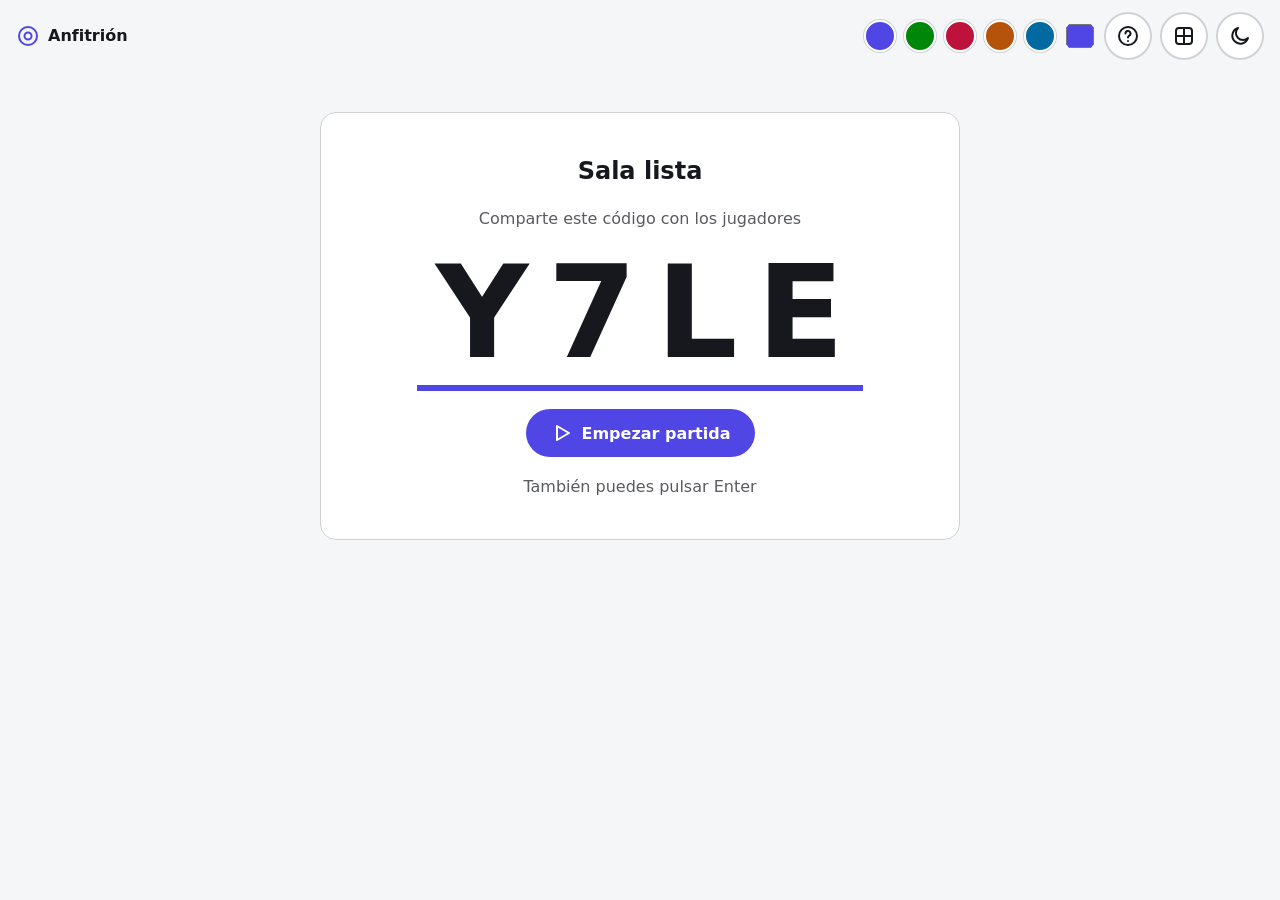
==== commit 3451ecfd: "feat-update-2.0" ====
--- a/anfitrion.html
+++ b/anfitrion.html
@@ -1,66 +1,15 @@
-<!doctype html>
-<html lang="es">
-
-<head>
-    <meta charset="utf-8">
-    <meta name="viewport" content="width=device-width,initial-scale=1,viewport-fit=cover">
-    <title>Bingo · Anfitrión</title>
-    <link rel="icon" href="img/icono.svg" type="image/svg+xml">
-    <link rel="stylesheet" href="estilos/style.css">
-</head>
-
-<body>
-    <header></header>
-    <main>
-        <section id="previa" class="panel previa entra" hidden>
-            <h1>Sala lista</h1>
-            <p class="suave">Comparte este código con los jugadores</p>
-            <div class="codigo" id="codigoGrande" aria-live="polite"></div><button class="btn primario" id="btnEmpezar"
-                data-ico="jugar">Empezar partida</button>
-            <p class="suave">También puedes pulsar Enter</p>
-        </section>
-        <section id="juego" hidden>
-            <div class="franja">
-                <p class="pastilla">Sala <b id="codigoSala"></b></p><button class="btn" id="btnNueva">Nueva
-                    partida</button>
-            </div>
-            <div class="tablero-anfitrion">
-                <aside class="panel lateral">
-                    <div class="tarjetas">
-                        <div class="tarjeta"><span class="suave">Jugada</span><b id="contador">0</b></div>
-                        <div class="tarjeta"><span class="suave">Restan</span><b id="restantes">75</b></div>
-                    </div>
-                    <div class="progreso" role="progressbar" aria-label="Progreso del sorteo"><span id="barra"></span>
-                    </div>
-                    <h3>Historial</h3>
-                    <ol class="historial" id="historial"></ol>
-                </aside>
-                <div class="panel centro">
-                    <div class="escenario" id="escenario"><svg viewBox="0 0 100 100" role="img"
-                            aria-label="Balota del sorteo">
-                            <circle cx="50" cy="50" r="48" fill="var(--acento)" />
-                            <circle cx="50" cy="50" r="37" fill="var(--panel)" />
-                            <circle cx="50" cy="50" r="43" fill="none" stroke="var(--sobre-acento)" stroke-width="2"
-                                stroke-linecap="round" stroke-dasharray="14 40" />
-                        </svg>
-                        <h2 id="numeroActual" aria-live="polite">—</h2>
-                    </div>
-                    <p class="suave" id="mensaje"></p>
-                </div>
-                <div class="panel">
-                    <div class="numeros" id="numeros" aria-label="Tablero de números"></div>
-                </div>
-            </div>
-            <nav class="menu-inferior" aria-label="Opciones del anfitrión"><button class="btn primario ranura"
-                    id="btnSortear" data-ico="jugar"><span>Sortear</span><small>Espacio</small></button><button
-                    class="btn acento ranura" id="btnVerificar" data-ico="verificar"><span>Verificar
-                        victoria</span></button><button class="btn ranura" id="btnPantalla"
-                    data-ico="pantalla"><span>Pantalla completa</span><small>F5</small></button></nav>
-        </section>
-    </main>
-    <script src="js/nucleo.js"></script>
-    <script src="js/interfaz.js"></script>
-    <script src="js/anfitrion.js"></script>
-</body>
-
-</html>+<!doctype html><html lang="es"><head><meta charset="utf-8"><meta name="viewport" content="width=device-width,initial-scale=1,viewport-fit=cover"><title>Bingo · Anfitrión</title><link rel="icon" href="img/icono.svg" type="image/svg+xml"><link rel="stylesheet" href="estilos/style.css"></head><body><header></header>
+<main>
+<section id="previa" class="panel previa entra" hidden><h1>Sala lista</h1><p class="suave">Comparte este código con los jugadores</p><div class="codigo" id="codigoGrande" aria-live="polite"></div><button class="btn primario" id="btnEmpezar" data-ico="jugar">Empezar partida</button><p class="suave">También puedes pulsar Enter</p></section>
+<section id="juego" hidden>
+<div class="franja"><p class="pastilla">Sala <b id="codigoSala"></b></p><div class="acciones"><button class="btn" id="btnGanadores">Ganadores</button><button class="btn" id="btnNueva">Nueva partida</button></div></div>
+<div class="tablero-anfitrion">
+<aside class="panel lateral"><div class="tarjetas"><div class="tarjeta"><span class="suave">Jugada</span><b id="contador">0</b></div><div class="tarjeta"><span class="suave">Restan</span><b id="restantes">75</b></div></div><div class="progreso" role="progressbar" aria-label="Progreso del sorteo"><span id="barra"></span></div><h3>Historial</h3><ol class="historial" id="historial"></ol></aside>
+<div class="panel centro"><div class="escenario" id="escenario"><svg viewBox="0 0 100 100" role="img" aria-label="Balota del sorteo"><circle cx="50" cy="50" r="48" fill="var(--acento)"/><circle cx="50" cy="50" r="37" fill="var(--panel)"/><circle cx="50" cy="50" r="43" fill="none" stroke="var(--sobre-acento)" stroke-width="2" stroke-linecap="round" stroke-dasharray="14 40"/></svg><h2 id="numeroActual" aria-live="polite">—</h2></div><p class="suave" id="mensaje"></p><div class="cuenta" id="cuenta" hidden aria-hidden="true"><span id="cuentaBarra"></span></div></div>
+<div class="panel"><div class="numeros" id="numeros" aria-label="Tablero de números"></div></div>
+</div>
+<nav class="menu-inferior" aria-label="Opciones del anfitrión"><button class="btn primario ranura" id="btnSortear" data-ico="jugar"><span>Sortear</span><small>Espacio</small></button><button class="btn acento ranura" id="btnVerificar" data-ico="verificar"><span>Verificar victoria</span><small>V</small></button><button class="btn ranura" id="btnAuto" data-ico="reloj" aria-pressed="false"><span>Sorteo automático</span></button><select id="intervaloAuto" class="intervalo" aria-label="Segundos entre números"><option value="5">5 s</option><option value="8">8 s</option><option value="12">12 s</option><option value="20">20 s</option></select><button class="btn ranura corta" id="btnVoz"></button><button class="btn ranura" id="btnPantalla" data-ico="pantalla"><span>Pantalla completa</span></button></nav>
+</section></main>
+<dialog id="dlgGanadores" aria-labelledby="tituloGanadores"><h2 id="tituloGanadores">Ganadores</h2><ol id="listaGanadores"></ol><button class="btn primario" id="cerrarGanadores">Cerrar</button></dialog>
+<dialog id="dlgGuardada" aria-labelledby="tituloGuardada"><h2 id="tituloGuardada">Partida guardada</h2><p id="textoGuardada"></p><div class="acciones-dialogo"><button class="btn primario" id="btnContinuar">Continuar</button><button class="btn" id="btnDescartar">Nueva partida</button></div></dialog>
+<script src="js/nucleo.js"></script><script src="js/interfaz.js"></script><script src="js/voz.js"></script><script src="js/anfitrion.js"></script></body></html>
--- a/estilos/style.css
+++ b/estilos/style.css
@@ -1,715 +1,95 @@
-:root {
-    --fondo: #f5f6f8;
-    --texto: #16181d;
-    --panel: #fff;
-    --acento: #4f46e5;
-    --sobre-acento: #fff;
-    --borde: color-mix(in srgb, var(--fondo) 84%, var(--texto));
-    --suave: color-mix(in srgb, var(--texto) 70%, var(--fondo));
-    --radio: 16px
-}
-
-[data-tema=oscuro] {
-    --fondo: #111318;
-    --texto: #eef0f4;
-    --panel: color-mix(in srgb, var(--fondo) 93%, #fff)
-}
-
-* {
-    box-sizing: border-box
-}
-
-[hidden] {
-    display: none !important
-}
-
-body {
-    margin: 0;
-    min-height: 100vh;
-    display: flex;
-    flex-direction: column;
-    background: var(--fondo);
-    color: var(--texto);
-    font-family: system-ui, -apple-system, "Segoe UI", Roboto, sans-serif;
-    line-height: 1.5;
-    padding: env(safe-area-inset-top) env(safe-area-inset-right) env(safe-area-inset-bottom) env(safe-area-inset-left);
-    transition: background .2s, color .2s
-}
-
-h1,
-h2,
-h3,
-p {
-    margin: 0
-}
-
-main {
-    flex: 1;
-    width: 100%;
-    max-width: 1400px;
-    margin: auto;
-    padding: 16px
-}
-
-.suave {
-    color: var(--suave)
-}
-
-:focus-visible {
-    outline: 3px solid var(--acento);
-    outline-offset: 2px
-}
-
-.ico {
-    width: 24px;
-    height: 24px;
-    fill: none;
-    stroke: currentColor;
-    stroke-width: 2;
-    stroke-linecap: round;
-    stroke-linejoin: round;
-    flex: none
-}
-
-header {
-    display: flex;
-    justify-content: space-between;
-    align-items: center;
-    flex-wrap: wrap;
-    gap: 12px;
-    padding: 12px 16px
-}
-
-.marca {
-    display: flex;
-    align-items: center;
-    gap: 8px;
-    font-weight: 700;
-    color: var(--texto);
-    text-decoration: none
-}
-
-.marca .ico {
-    color: var(--acento)
-}
-
-.acciones,
-.muestras {
-    display: flex;
-    align-items: center;
-    gap: 8px
-}
-
-.muestra {
-    width: 32px;
-    height: 32px;
-    border-radius: 50%;
-    border: 2px solid var(--panel);
-    box-shadow: 0 0 0 1px var(--borde);
-    cursor: pointer
-}
-
-#selectorAcento {
-    width: 32px;
-    height: 32px;
-    padding: 0;
-    border: 0;
-    border-radius: 50%;
-    background: none;
-    min-height: 0
-}
-
-.btn {
-    min-height: 48px;
-    padding: 0 22px;
-    border-radius: 999px;
-    border: 2px solid var(--borde);
-    background: var(--panel);
-    color: var(--texto);
-    font: 600 1rem system-ui, sans-serif;
-    display: inline-flex;
-    align-items: center;
-    justify-content: center;
-    gap: 8px;
-    cursor: pointer;
-    text-decoration: none;
-    transition: background .15s, transform .15s, border-color .15s
-}
-
-.btn:hover {
-    border-color: var(--suave)
-}
-
-.btn:active {
-    transform: scale(.97)
-}
-
-.btn:disabled {
-    opacity: .45;
-    cursor: not-allowed;
-    transform: none
-}
-
-.btn.icono {
-    width: 48px;
-    padding: 0
-}
-
-.primario {
-    background: var(--acento);
-    color: var(--sobre-acento);
-    border-color: transparent
-}
-
-.primario:hover {
-    border-color: transparent;
-    filter: brightness(1.08)
-}
-
-.acento {
-    border-color: var(--acento)
-}
-
-.acento .ico {
-    color: var(--acento)
-}
-
-.panel {
-    background: var(--panel);
-    border: 1px solid var(--borde);
-    border-radius: var(--radio);
-    padding: 16px
-}
-
-.entra {
-    animation: entrar .25s ease both
-}
-
-@keyframes entrar {
-    from {
-        opacity: 0;
-        transform: translateY(8px)
-    }
-}
-
-label {
-    display: grid;
-    gap: 6px;
-    font-weight: 600
-}
-
-.formulario {
-    display: grid;
-    gap: 14px;
-    max-width: 420px
-}
-
-input,
-select {
-    width: 100%;
-    min-height: 48px;
-    padding: 0 14px;
-    border-radius: 12px;
-    border: 1px solid var(--borde);
-    background: var(--panel);
-    color: var(--texto);
-    font: inherit
-}
-
-.error {
-    color: var(--texto);
-    font-weight: 600
-}
-
-.hero {
-    display: grid;
-    grid-template-columns: 1fr 1fr;
-    gap: 32px;
-    align-items: center;
-    padding: 24px 0
-}
-
-.hero>div {
-    display: grid;
-    gap: 20px;
-    justify-items: center;
-    text-align: center
-}
-
-.hero h1 {
-    font-size: clamp(2.2rem, 5vw, 3.6rem);
-    line-height: 1.1
-}
-
-.hero>svg {
-    width: 100%;
-    max-width: 440px;
-    justify-self: center
-}
-
-.chips,
-.accesos {
-    display: flex;
-    flex-wrap: wrap;
-    justify-content: center;
-    gap: 10px
-}
-
-.accesos .btn {
-    min-width: 190px
-}
-
-.chip {
-    display: inline-flex;
-    align-items: center;
-    gap: 6px;
-    padding: 6px 14px;
-    border: 1px solid var(--borde);
-    border-radius: 999px;
-    background: var(--panel);
-    font-size: .9rem
-}
-
-.chip .ico {
-    color: var(--acento);
-    width: 18px;
-    height: 18px
-}
-
-.previa {
-    display: grid;
-    justify-items: center;
-    text-align: center;
-    gap: 18px;
-    padding: 40px 16px;
-    max-width: 640px;
-    margin: 24px auto
-}
-
-.codigo {
-    font-size: clamp(3.5rem, 14vw, 8rem);
-    font-weight: 800;
-    letter-spacing: .15em;
-    line-height: 1;
-    border-bottom: 6px solid var(--acento);
-    padding: 0 0 8px .15em
-}
-
-.franja {
-    display: flex;
-    justify-content: space-between;
-    align-items: center;
-    gap: 12px;
-    flex-wrap: wrap;
-    margin-bottom: 12px
-}
-
-.tablero-anfitrion {
-    display: grid;
-    grid-template-columns: 230px 1fr minmax(300px, 28%);
-    gap: 14px;
-    align-items: stretch;
-    flex: 1;
-    min-height: 0
-}
-
-.tablero-anfitrion>.panel {
-    min-height: 0;
-    overflow: hidden
-}
-
-.historial {
-    list-style: none;
-    padding: 0;
-    margin: 8px 0 0;
-    display: grid;
-    gap: 6px
-}
-
-.historial li {
-    padding: 6px 10px;
-    border-radius: 10px;
-    border: 1px solid var(--borde)
-}
-
-.centro {
-    background: linear-gradient(160deg, color-mix(in srgb, var(--acento) 14%, var(--panel)), var(--panel) 65%);
-    display: grid;
-    place-items: center;
-    text-align: center;
-    align-content: center;
-    gap: 12px
-}
-
-.escenario {
-    display: grid;
-    place-items: center;
-    width: min(100%, 480px, calc(100vh - 340px));
-    aspect-ratio: 1
-}
-
-.escenario>* {
-    grid-area: 1/1
-}
-
-.escenario svg {
-    width: 100%;
-    height: 100%
-}
-
-.girando svg {
-    animation: girar .9s linear infinite
-}
-
-@keyframes girar {
-    to {
-        transform: rotate(360deg)
-    }
-}
-
-#numeroActual {
-    font-size: clamp(3rem, min(7vw, 13vh), 7rem);
-    font-weight: 800;
-    line-height: 1;
-    font-variant-numeric: tabular-nums
-}
-
-.numeros {
-    display: grid;
-    grid-template-columns: repeat(5, 1fr);
-    grid-template-rows: auto repeat(15, minmax(0, 1fr));
-    gap: 5px;
-    height: 100%
-}
-
-.letra {
-    display: grid;
-    place-items: center;
-    font-size: 1.4rem;
-    font-weight: 800;
-    border-bottom: 4px solid var(--acento);
-    padding-bottom: 4px
-}
-
-.n {
-    min-height: 0;
-    display: grid;
-    place-items: center;
-    border-radius: 10px;
-    font-size: clamp(.8rem, 2.2vh, 1.05rem);
-    font-weight: 600;
-    border: 1px solid var(--borde);
-    color: var(--suave);
-    transition: background .2s, color .2s
-}
-
-.n.sale {
-    background: var(--acento);
-    color: var(--sobre-acento);
-    border-color: transparent;
-    font-weight: 700
-}
-
-.n.ultimo {
-    box-shadow: 0 0 0 3px var(--texto)
-}
-
-.menu-inferior {
-    position: sticky;
-    bottom: 0;
-    display: flex;
-    justify-content: center;
-    gap: 12px;
-    margin-top: 12px;
-    padding: 10px 16px;
-    background: var(--panel);
-    border: 1px solid var(--borde);
-    border-radius: var(--radio)
-}
-
-.ranura {
-    flex-direction: column;
-    gap: 0;
-    min-height: 64px;
-    font-size: 1.05rem;
-    min-width: min(240px, 44vw)
-}
-
-.ranura small {
-    font-weight: 400
-}
-
-.tabla {
-    display: grid;
-    grid-template-columns: repeat(5, 1fr);
-    gap: 6px;
-    max-width: 420px;
-    margin: auto
-}
-
-.tabla b {
-    text-align: center;
-    font-size: 1.2rem
-}
-
-.casilla {
-    aspect-ratio: 1;
-    display: grid;
-    place-items: center;
-    border-radius: 12px;
-    border: 1px solid var(--borde);
-    background: var(--panel);
-    color: var(--texto);
-    font: 700 1.25rem system-ui, sans-serif;
-    cursor: pointer;
-    transition: background .15s, color .15s;
-    padding: 0
-}
-
-.casilla:disabled {
-    cursor: default
-}
-
-.casilla.marcada {
-    background: var(--acento);
-    color: var(--sobre-acento);
-    border-color: transparent
-}
-
-.catalogo {
-    display: grid;
-    grid-template-columns: repeat(auto-fill, minmax(84px, 1fr));
-    gap: 8px
-}
-
-.catalogo .btn {
-    padding: 0
-}
-
-.pantalla {
-    display: grid;
-    gap: 16px;
-    max-width: 460px;
-    margin: 0 auto
-}
-
-.pantalla.ancha {
-    max-width: none
-}
-
-.resultado {
-    padding: 16px;
-    border-radius: var(--radio);
-    font-weight: 800;
-    font-size: 1.6rem;
-    text-align: center
-}
-
-.valido {
-    background: var(--acento);
-    color: var(--sobre-acento)
-}
-
-.invalido {
-    background: var(--panel);
-    border: 2px solid var(--texto)
-}
-
-.gigante {
-    font-size: clamp(3rem, 16vw, 6rem);
-    font-weight: 800;
-    line-height: 1.1;
-    text-align: center
-}
-
-dialog {
-    background: var(--panel);
-    color: var(--texto);
-    border: 1px solid var(--borde);
-    border-radius: var(--radio);
-    max-width: min(520px, 92vw);
-    padding: 20px
-}
-
-dialog[open] {
-    animation: entrar .2s ease
-}
-
-dialog::backdrop {
-    background: #0008
-}
-
-dialog ol {
-    padding-left: 20px;
-    display: grid;
-    gap: 10px
-}
-
-@media(max-width:900px) {
-
-    .tablero-anfitrion,
-    .hero {
-        grid-template-columns: 1fr
-    }
-}
-
-@media(prefers-reduced-motion:reduce) {
-
-    *,
-    *::before,
-    *::after {
-        animation: none !important;
-        transition: none !important
-    }
-}
-
-.pastilla {
-    display: inline-flex;
-    gap: 8px;
-    align-items: center;
-    padding: 8px 20px;
-    border-radius: 999px;
-    background: var(--panel);
-    border: 2px solid var(--acento);
-    font-size: 1.3rem;
-    letter-spacing: .12em
-}
-
-.lateral {
-    display: grid;
-    gap: 14px;
-    align-content: start
-}
-
-.tarjetas {
-    display: grid;
-    grid-template-columns: 1fr 1fr;
-    gap: 10px
-}
-
-.tarjeta {
-    padding: 12px;
-    border-radius: 12px;
-    border: 1px solid var(--borde);
-    text-align: center
-}
-
-.tarjeta b {
-    display: block;
-    font-size: 2.2rem;
-    line-height: 1.1;
-    font-variant-numeric: tabular-nums
-}
-
-.progreso {
-    height: 10px;
-    border-radius: 99px;
-    background: var(--borde);
-    overflow: hidden
-}
-
-.progreso span {
-    display: block;
-    height: 100%;
-    width: 0;
-    background: var(--acento);
-    transition: width .3s
-}
-
-.historial li {
-    font-size: 1.15rem;
-    display: flex;
-    justify-content: space-between
-}
-
-#juego:not([hidden]) {
-    display: flex;
-    flex-direction: column;
-    height: calc(100vh - 110px);
-    min-height: 560px
-}
-
-.lateral {
-    overflow: hidden
-}
-
-.pantalla-completa header {
-    display: none
-}
-
-.pantalla-completa main {
-    padding: 12px
-}
-
-.pantalla-completa #juego:not([hidden]) {
-    height: calc(100vh - 24px)
-}
-
-#tablero.tabla,
-#vistaPrevia.tabla {
-    max-width: none;
-    width: 100%;
-    gap: 7px;
-    padding: 14px;
-    border-radius: 28px;
-    border: 1px solid var(--borde);
-    background: linear-gradient(160deg, color-mix(in srgb, var(--acento) 16%, var(--panel)), var(--panel));
-    box-shadow: 0 10px 30px color-mix(in srgb, var(--acento) 18%, transparent)
-}
-
-#tablero.tabla b,
-#vistaPrevia.tabla b {
-    background: var(--acento);
-    color: var(--sobre-acento);
-    border-radius: 12px;
-    padding: 6px 0;
-    font-size: 1.4rem;
-    letter-spacing: .05em
-}
-
-#tablero .casilla,
-#vistaPrevia .casilla {
-    font-size: clamp(1.4rem, 7vw, 2rem);
-    border-radius: 16px;
-    border-width: 2px;
-    box-shadow: 0 2px 0 var(--borde);
-    transition: background .15s, color .15s, transform .15s
-}
-
-#tablero .casilla.marcada,
-#vistaPrevia .casilla.marcada {
-    transform: scale(.93);
-    box-shadow: inset 0 0 0 3px color-mix(in srgb, var(--sobre-acento) 55%, transparent)
-}
-
-@media(max-width:900px) {
-    #juego:not([hidden]) {
-        height: auto
-    }
-}
-
-@media(max-width:600px) {
-    main {
-        padding: 12px
-    }
-}
-
-.historia {
-    padding: 12px 14px;
-    border-radius: 12px;
-    background: color-mix(in srgb, var(--acento) 14%, var(--panel));
-    border-left: 4px solid var(--acento);
-    margin: 8px 0 12px
-}
-
-.pestanas {
-    display: flex;
-    flex-wrap: wrap;
-    gap: 8px;
-    margin-bottom: 12px
-}
-
-dialog {
-    max-height: 88vh;
-    overflow: auto
-}+:root{--fondo:#f5f6f8;--texto:#16181d;--panel:#fff;--acento:#4f46e5;--sobre-acento:#fff;--borde:color-mix(in srgb,var(--fondo) 84%,var(--texto));--suave:color-mix(in srgb,var(--texto) 70%,var(--fondo));--radio:16px}
+[data-tema=oscuro]{--fondo:#111318;--texto:#eef0f4;--panel:color-mix(in srgb,var(--fondo) 93%,#fff)}
+*{box-sizing:border-box}[hidden]{display:none!important}
+body{margin:0;min-height:100vh;display:flex;flex-direction:column;background:var(--fondo);color:var(--texto);font-family:system-ui,-apple-system,"Segoe UI",Roboto,sans-serif;line-height:1.5;padding:env(safe-area-inset-top) env(safe-area-inset-right) env(safe-area-inset-bottom) env(safe-area-inset-left);transition:background .2s,color .2s}
+h1,h2,h3,p{margin:0}main{flex:1;width:100%;max-width:1400px;margin:auto;padding:16px}
+.suave{color:var(--suave)}:focus-visible{outline:3px solid var(--acento);outline-offset:2px}
+.ico{width:24px;height:24px;fill:none;stroke:currentColor;stroke-width:2;stroke-linecap:round;stroke-linejoin:round;flex:none}
+header{display:flex;justify-content:space-between;align-items:center;flex-wrap:wrap;gap:12px;padding:12px 16px}
+.marca{display:flex;align-items:center;gap:8px;font-weight:700;color:var(--texto);text-decoration:none}.marca .ico{color:var(--acento)}
+.acciones,.muestras{display:flex;align-items:center;gap:8px}
+.muestra{width:32px;height:32px;border-radius:50%;border:2px solid var(--panel);box-shadow:0 0 0 1px var(--borde);cursor:pointer}
+#selectorAcento{width:32px;height:32px;padding:0;border:0;border-radius:50%;background:none;min-height:0}
+.btn{min-height:48px;padding:0 22px;border-radius:999px;border:2px solid var(--borde);background:var(--panel);color:var(--texto);font:600 1rem system-ui,sans-serif;display:inline-flex;align-items:center;justify-content:center;gap:8px;cursor:pointer;text-decoration:none;transition:background .15s,transform .15s,border-color .15s}
+.btn:hover{border-color:var(--suave)}.btn:active{transform:scale(.97)}.btn:disabled{opacity:.45;cursor:not-allowed;transform:none}
+.btn.icono{width:48px;padding:0}
+.primario{background:var(--acento);color:var(--sobre-acento);border-color:transparent}.primario:hover{border-color:transparent;filter:brightness(1.08)}
+.acento{border-color:var(--acento)}.acento .ico{color:var(--acento)}
+.panel{background:var(--panel);border:1px solid var(--borde);border-radius:var(--radio);padding:16px}
+.entra{animation:entrar .25s ease both}@keyframes entrar{from{opacity:0;transform:translateY(8px)}}
+label{display:grid;gap:6px;font-weight:600}.formulario{display:grid;gap:14px;max-width:420px}
+input,select{width:100%;min-height:48px;padding:0 14px;border-radius:12px;border:1px solid var(--borde);background:var(--panel);color:var(--texto);font:inherit}
+.error{color:var(--texto);font-weight:600}
+.hero{display:grid;grid-template-columns:1fr 1fr;gap:32px;align-items:center;padding:24px 0}.hero>div{display:grid;gap:20px;justify-items:center;text-align:center}
+.hero h1{font-size:clamp(2.2rem,5vw,3.6rem);line-height:1.1}.hero>svg{width:100%;max-width:440px;justify-self:center}
+.chips,.accesos{display:flex;flex-wrap:wrap;justify-content:center;gap:10px}.accesos .btn{min-width:190px}
+.chip{display:inline-flex;align-items:center;gap:6px;padding:6px 14px;border:1px solid var(--borde);border-radius:999px;background:var(--panel);font-size:.9rem}.chip .ico{color:var(--acento);width:18px;height:18px}
+.previa{display:grid;justify-items:center;text-align:center;gap:18px;padding:40px 16px;max-width:640px;margin:24px auto}
+.codigo{font-size:clamp(3.5rem,14vw,8rem);font-weight:800;letter-spacing:.15em;line-height:1;border-bottom:6px solid var(--acento);padding:0 0 8px .15em}
+.franja{display:flex;justify-content:space-between;align-items:center;gap:12px;flex-wrap:wrap;margin-bottom:12px}
+.tablero-anfitrion{display:grid;grid-template-columns:230px 1fr minmax(300px,28%);gap:14px;align-items:stretch;flex:1;min-height:0}.tablero-anfitrion>.panel{min-height:0;overflow:hidden}
+.historial{list-style:none;padding:0;margin:8px 0 0;display:grid;gap:6px}.historial li{padding:6px 10px;border-radius:10px;border:1px solid var(--borde)}
+.centro{background:linear-gradient(160deg,color-mix(in srgb,var(--acento) 14%,var(--panel)),var(--panel) 65%);display:grid;place-items:center;text-align:center;align-content:center;gap:12px}
+.escenario{display:grid;place-items:center;width:min(100%,480px,calc(100vh - 340px));aspect-ratio:1}.escenario>*{grid-area:1/1}.escenario svg{width:100%;height:100%}
+.girando svg{animation:girar .9s linear infinite}@keyframes girar{to{transform:rotate(360deg)}}
+#numeroActual{font-size:clamp(3rem,min(7vw,13vh),7rem);font-weight:800;line-height:1;font-variant-numeric:tabular-nums}
+.numeros{display:grid;grid-template-columns:repeat(5,1fr);grid-template-rows:auto repeat(15,minmax(0,1fr));gap:5px;height:100%}
+.letra{display:grid;place-items:center;font-size:1.4rem;font-weight:800;border-bottom:4px solid var(--acento);padding-bottom:4px}
+.n{min-height:0;display:grid;place-items:center;border-radius:10px;font-size:clamp(.8rem,2.2vh,1.05rem);font-weight:600;border:1px solid var(--borde);color:var(--suave);transition:background .2s,color .2s}
+.n.sale{background:var(--acento);color:var(--sobre-acento);border-color:transparent;font-weight:700}.n.ultimo{box-shadow:0 0 0 3px var(--texto)}
+.menu-inferior{position:sticky;bottom:0;display:flex;justify-content:center;gap:12px;margin-top:12px;padding:10px 16px;background:var(--panel);border:1px solid var(--borde);border-radius:var(--radio)}
+.ranura{flex-direction:column;gap:0;min-height:64px;font-size:1.05rem;min-width:min(240px,44vw)}.ranura small{font-weight:400}
+.tabla{display:grid;grid-template-columns:repeat(5,1fr);gap:6px;max-width:420px;margin:auto}.tabla b{text-align:center;font-size:1.2rem}
+.casilla{aspect-ratio:1;display:grid;place-items:center;border-radius:12px;border:1px solid var(--borde);background:var(--panel);color:var(--texto);font:700 1.25rem system-ui,sans-serif;cursor:pointer;transition:background .15s,color .15s;padding:0}
+.casilla:disabled{cursor:default}.casilla.marcada{background:var(--acento);color:var(--sobre-acento);border-color:transparent}
+.catalogo{display:grid;grid-template-columns:repeat(auto-fill,minmax(84px,1fr));gap:8px}.catalogo .btn{padding:0}
+.pantalla{display:grid;gap:16px;max-width:460px;margin:0 auto}.pantalla.ancha{max-width:none}
+.resultado{padding:16px;border-radius:var(--radio);font-weight:800;font-size:1.6rem;text-align:center}
+.valido{background:var(--acento);color:var(--sobre-acento)}.invalido{background:var(--panel);border:2px solid var(--texto)}
+.gigante{font-size:clamp(3rem,16vw,6rem);font-weight:800;line-height:1.1;text-align:center}
+dialog{background:var(--panel);color:var(--texto);border:1px solid var(--borde);border-radius:var(--radio);max-width:min(520px,92vw);padding:20px}
+dialog[open]{animation:entrar .2s ease}dialog::backdrop{background:#0008}dialog ol{padding-left:20px;display:grid;gap:10px}
+@media(max-width:900px){.tablero-anfitrion,.hero{grid-template-columns:1fr}}
+@media(prefers-reduced-motion:reduce){*,*::before,*::after{animation:none!important;transition:none!important}}
+.pastilla{display:inline-flex;gap:8px;align-items:center;padding:8px 20px;border-radius:999px;background:var(--panel);border:2px solid var(--acento);font-size:1.3rem;letter-spacing:.12em}
+.lateral{display:grid;gap:14px;align-content:start}.tarjetas{display:grid;grid-template-columns:1fr 1fr;gap:10px}
+.tarjeta{padding:12px;border-radius:12px;border:1px solid var(--borde);text-align:center}.tarjeta b{display:block;font-size:2.2rem;line-height:1.1;font-variant-numeric:tabular-nums}
+.progreso{height:10px;border-radius:99px;background:var(--borde);overflow:hidden}.progreso span{display:block;height:100%;width:0;background:var(--acento);transition:width .3s}
+.historial li{font-size:1.15rem;display:flex;justify-content:space-between}
+#juego:not([hidden]){display:flex;flex-direction:column;height:calc(100vh - 110px);min-height:560px}
+.lateral{overflow:hidden}
+.pantalla-completa header{display:none}.pantalla-completa main{padding:12px}
+.pantalla-completa #juego:not([hidden]){height:calc(100vh - 24px)}
+#tablas .tabla,#vistaPrevia .tabla{max-width:none;width:100%;gap:7px;padding:14px;border-radius:28px;border:1px solid var(--borde);background:linear-gradient(160deg,color-mix(in srgb,var(--acento) 16%,var(--panel)),var(--panel));box-shadow:0 10px 30px color-mix(in srgb,var(--acento) 18%,transparent)}
+#tablas .tabla b,#vistaPrevia .tabla b{background:var(--acento);color:var(--sobre-acento);border-radius:12px;padding:6px 0;font-size:1.4rem;letter-spacing:.05em}
+#tablas .casilla,#vistaPrevia .casilla{font-size:clamp(1.4rem,7vw,2rem);border-radius:16px;border-width:2px;box-shadow:0 2px 0 var(--borde);transition:background .15s,color .15s,transform .15s}
+#tablas .casilla.marcada,#vistaPrevia .casilla.marcada{transform:scale(.93);box-shadow:inset 0 0 0 3px color-mix(in srgb,var(--sobre-acento) 55%,transparent)}
+@media(max-width:900px){#juego:not([hidden]){height:auto}}
+@media(max-width:600px){main{padding:12px}}
+.historia{padding:12px 14px;border-radius:12px;background:color-mix(in srgb,var(--acento) 14%,var(--panel));border-left:4px solid var(--acento);margin:8px 0 12px}
+.pestanas{display:flex;flex-wrap:wrap;gap:8px;margin-bottom:12px}dialog{max-height:88vh;overflow:auto}
+.cuenta{width:min(100%,320px);height:8px;border-radius:99px;background:var(--borde);overflow:hidden}
+.cuenta span{display:block;height:100%;background:var(--acento);transform-origin:left;transform:scaleX(0)}
+.cuenta span.corre{animation:cuenta var(--duracion,8s) linear forwards}
+@keyframes cuenta{to{transform:scaleX(1)}}
+.menu-inferior{flex-wrap:wrap;align-items:stretch}.menu-inferior .ranura{min-width:min(190px,44vw)}.menu-inferior .ranura.corta{min-width:96px}
+.intervalo{width:auto;min-height:64px;min-width:88px;border-radius:999px;font-weight:600;cursor:pointer}
+.btn[aria-pressed=true]{border-color:var(--acento);background:color-mix(in srgb,var(--acento) 14%,var(--panel))}
+#reclamoMensaje{text-align:center;font-weight:600}
+.casilla.falta{border:2px dashed var(--acento);animation:latido 1.4s ease-in-out infinite}@keyframes latido{50%{transform:scale(.95)}}
+.casilla.ganadora{background:var(--texto);color:var(--fondo);border-color:transparent}
+.aviso{text-align:center;font-weight:600;padding:8px 12px;border-radius:12px;border:2px dashed var(--acento)}
+.acciones-dialogo{display:flex;gap:10px;flex-wrap:wrap;margin-top:12px}
+.tarjeta-tabla{display:grid;gap:12px;margin-bottom:24px}.tarjeta-tabla h2{font-size:1.2rem;text-align:center}
+.vista-previa{display:grid;gap:12px}.aviso-premios{text-align:center;font-weight:600;padding:8px 12px;border-radius:12px;background:color-mix(in srgb,var(--acento) 14%,var(--panel))}
+.verificacion{display:grid;grid-template-columns:minmax(300px,420px) 1fr;gap:20px;max-width:1100px;margin:0 auto;align-items:start}.verificacion .panel{display:grid;gap:16px}
+fieldset{border:0;margin:0;padding:0;display:grid;gap:10px}legend{font-weight:700;display:flex;align-items:center;gap:8px;padding:0;margin-bottom:8px}
+.paso{display:inline-grid;place-items:center;width:26px;height:26px;border-radius:50%;background:var(--acento);color:var(--sobre-acento);font-size:.9rem}
+.opciones{display:flex;flex-wrap:wrap;gap:8px}.opcion{position:relative;display:block}.opcion input{position:absolute;opacity:0;pointer-events:none}
+.opcion span{display:inline-flex;align-items:center;min-height:44px;padding:0 16px;border-radius:999px;border:2px solid var(--borde);font-weight:600;cursor:pointer;transition:background .15s,border-color .15s}
+.opcion input:checked+span{border-color:var(--acento);background:color-mix(in srgb,var(--acento) 14%,var(--panel))}.opcion input:focus-visible+span{outline:3px solid var(--acento);outline-offset:2px}
+.vacio{display:grid;justify-items:center;gap:12px;padding:40px 0}.ilustracion{width:120px}
+.resultado{display:flex;align-items:center;justify-content:center;gap:12px}.resultado .ico{width:48px;height:48px}
+#zonaResultado:not([hidden]){display:grid;gap:16px}#zonaResultado .chips{justify-content:center}
+@media(max-width:800px){.verificacion{grid-template-columns:1fr}}
+.patrones{display:grid;grid-template-columns:repeat(auto-fit,minmax(130px,1fr));gap:14px;margin:12px 0}.patrones figure{margin:0;display:grid;gap:6px;justify-items:center;text-align:center}.patrones svg{width:84px;height:84px}
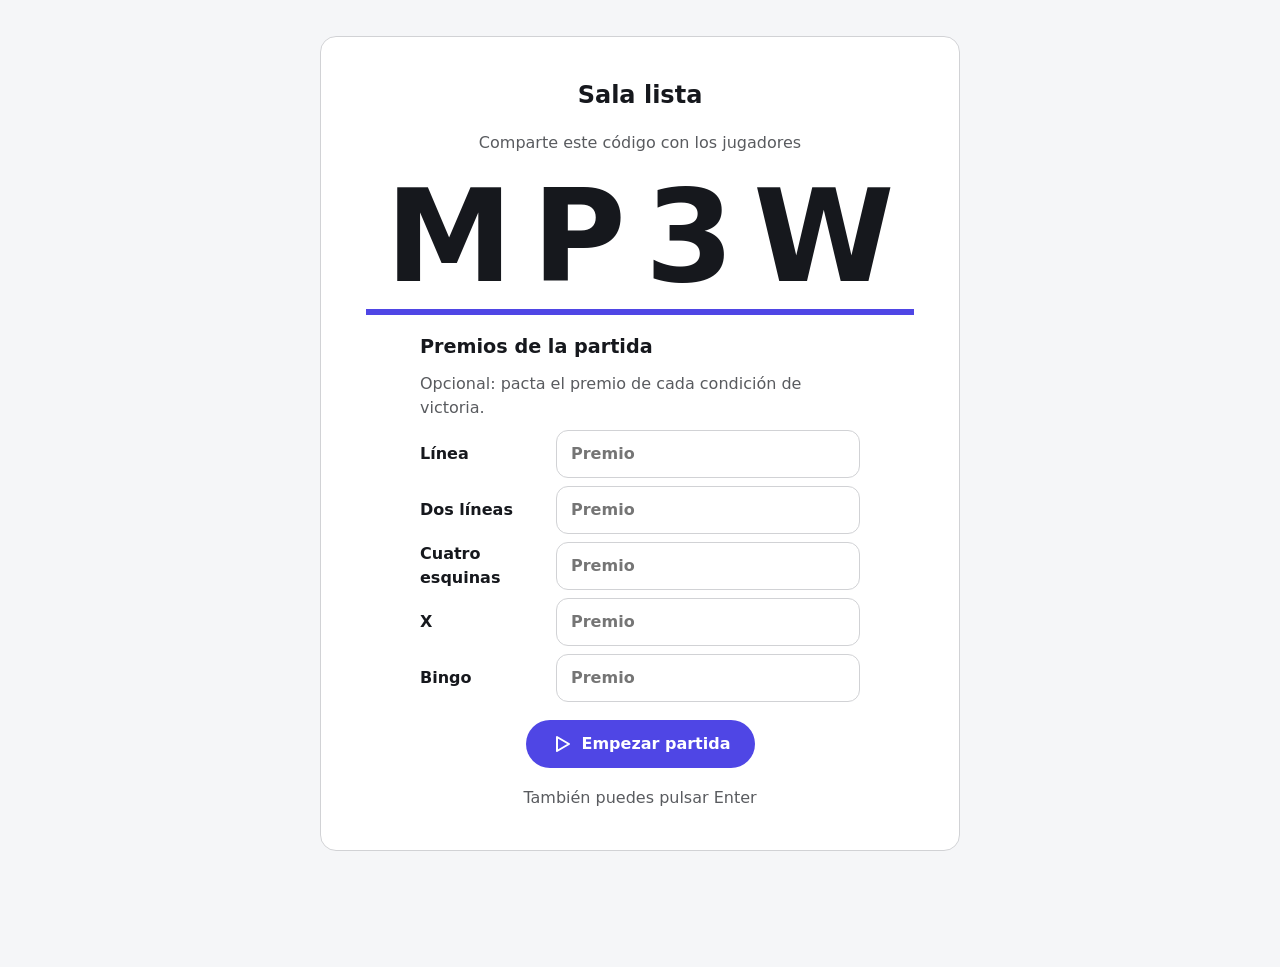
==== commit 8b22b8ce: "Fix/error-premio Correción de errores y noramlización de app." ====
--- a/anfitrion.html
+++ b/anfitrion.html
@@ -1,15 +1,95 @@
-<!doctype html><html lang="es"><head><meta charset="utf-8"><meta name="viewport" content="width=device-width,initial-scale=1,viewport-fit=cover"><title>Bingo · Anfitrión</title><link rel="icon" href="img/icono.svg" type="image/svg+xml"><link rel="stylesheet" href="estilos/style.css"></head><body><header></header>
-<main>
-<section id="previa" class="panel previa entra" hidden><h1>Sala lista</h1><p class="suave">Comparte este código con los jugadores</p><div class="codigo" id="codigoGrande" aria-live="polite"></div><button class="btn primario" id="btnEmpezar" data-ico="jugar">Empezar partida</button><p class="suave">También puedes pulsar Enter</p></section>
-<section id="juego" hidden>
-<div class="franja"><p class="pastilla">Sala <b id="codigoSala"></b></p><div class="acciones"><button class="btn" id="btnGanadores">Ganadores</button><button class="btn" id="btnNueva">Nueva partida</button></div></div>
-<div class="tablero-anfitrion">
-<aside class="panel lateral"><div class="tarjetas"><div class="tarjeta"><span class="suave">Jugada</span><b id="contador">0</b></div><div class="tarjeta"><span class="suave">Restan</span><b id="restantes">75</b></div></div><div class="progreso" role="progressbar" aria-label="Progreso del sorteo"><span id="barra"></span></div><h3>Historial</h3><ol class="historial" id="historial"></ol></aside>
-<div class="panel centro"><div class="escenario" id="escenario"><svg viewBox="0 0 100 100" role="img" aria-label="Balota del sorteo"><circle cx="50" cy="50" r="48" fill="var(--acento)"/><circle cx="50" cy="50" r="37" fill="var(--panel)"/><circle cx="50" cy="50" r="43" fill="none" stroke="var(--sobre-acento)" stroke-width="2" stroke-linecap="round" stroke-dasharray="14 40"/></svg><h2 id="numeroActual" aria-live="polite">—</h2></div><p class="suave" id="mensaje"></p><div class="cuenta" id="cuenta" hidden aria-hidden="true"><span id="cuentaBarra"></span></div></div>
-<div class="panel"><div class="numeros" id="numeros" aria-label="Tablero de números"></div></div>
-</div>
-<nav class="menu-inferior" aria-label="Opciones del anfitrión"><button class="btn primario ranura" id="btnSortear" data-ico="jugar"><span>Sortear</span><small>Espacio</small></button><button class="btn acento ranura" id="btnVerificar" data-ico="verificar"><span>Verificar victoria</span><small>V</small></button><button class="btn ranura" id="btnAuto" data-ico="reloj" aria-pressed="false"><span>Sorteo automático</span></button><select id="intervaloAuto" class="intervalo" aria-label="Segundos entre números"><option value="5">5 s</option><option value="8">8 s</option><option value="12">12 s</option><option value="20">20 s</option></select><button class="btn ranura corta" id="btnVoz"></button><button class="btn ranura" id="btnPantalla" data-ico="pantalla"><span>Pantalla completa</span></button></nav>
-</section></main>
-<dialog id="dlgGanadores" aria-labelledby="tituloGanadores"><h2 id="tituloGanadores">Ganadores</h2><ol id="listaGanadores"></ol><button class="btn primario" id="cerrarGanadores">Cerrar</button></dialog>
-<dialog id="dlgGuardada" aria-labelledby="tituloGuardada"><h2 id="tituloGuardada">Partida guardada</h2><p id="textoGuardada"></p><div class="acciones-dialogo"><button class="btn primario" id="btnContinuar">Continuar</button><button class="btn" id="btnDescartar">Nueva partida</button></div></dialog>
-<script src="js/nucleo.js"></script><script src="js/interfaz.js"></script><script src="js/voz.js"></script><script src="js/anfitrion.js"></script></body></html>
+<!doctype html>
+<html lang="es">
+
+<head>
+    <meta charset="utf-8">
+    <meta name="viewport" content="width=device-width,initial-scale=1,viewport-fit=cover">
+    <title>Bingo · Anfitrión</title>
+    <link rel="icon" href="img/icono.svg" type="image/svg+xml">
+    <link rel="stylesheet" href="estilos/style.css">
+</head>
+
+<body>
+    <header></header>
+    <main>
+        <section id="previa" class="panel previa entra" hidden>
+            <h1>Sala lista</h1>
+            <p class="suave">Comparte este código con los jugadores</p>
+            <div class="codigo" id="codigoGrande" aria-live="polite"></div>
+            <div class="premios-previa">
+                <h2>Premios de la partida</h2>
+                <p class="suave">Opcional: pacta el premio de cada condición de victoria.</p>
+                <div id="camposPremios"></div>
+            </div><button class="btn primario" id="btnEmpezar" data-ico="jugar">Empezar partida</button>
+            <p class="suave">También puedes pulsar Enter</p>
+        </section>
+        <section id="juego" hidden>
+            <div class="franja">
+                <p class="pastilla">Sala <b id="codigoSala"></b></p>
+                <div class="acciones"><button class="btn" id="btnGanadores">Ganadores</button><button class="btn"
+                        id="btnNueva">Nueva partida</button></div>
+            </div>
+            <div class="tablero-anfitrion">
+                <aside class="panel lateral">
+                    <div class="tarjetas">
+                        <div class="tarjeta"><span class="suave">Jugada</span><b id="contador">0</b></div>
+                        <div class="tarjeta"><span class="suave">Restan</span><b id="restantes">75</b></div>
+                    </div>
+                    <div class="progreso" role="progressbar" aria-label="Progreso del sorteo"><span id="barra"></span>
+                    </div>
+                    <div id="panelPremios" hidden>
+                        <h3>Premios</h3>
+                        <ul class="premios-lista" id="listaPremios"></ul>
+                    </div>
+                    <h3>Historial</h3>
+                    <ol class="historial" id="historial"></ol>
+                </aside>
+                <div class="panel centro">
+                    <div class="escenario" id="escenario"><svg viewBox="0 0 100 100" role="img"
+                            aria-label="Balota del sorteo">
+                            <circle cx="50" cy="50" r="48" fill="var(--acento)" />
+                            <circle cx="50" cy="50" r="37" fill="var(--panel)" />
+                            <circle cx="50" cy="50" r="43" fill="none" stroke="var(--sobre-acento)" stroke-width="2"
+                                stroke-linecap="round" stroke-dasharray="14 40" />
+                        </svg>
+                        <h2 id="numeroActual" aria-live="polite">—</h2>
+                    </div>
+                    <p class="suave" id="mensaje"></p>
+                    <div class="cuenta" id="cuenta" hidden aria-hidden="true"><span id="cuentaBarra"></span></div>
+                </div>
+                <div class="panel">
+                    <div class="numeros" id="numeros" aria-label="Tablero de números"></div>
+                </div>
+            </div>
+            <nav class="menu-inferior" aria-label="Opciones del anfitrión"><button class="btn primario ranura"
+                    id="btnSortear" data-ico="jugar"><span>Sortear</span><small>Espacio</small></button><button
+                    class="btn acento ranura" id="btnVerificar" data-ico="verificar"><span>Verificar
+                        victoria</span><small>V</small></button><button class="btn ranura" id="btnAuto" data-ico="reloj"
+                    aria-pressed="false"><span>Sorteo automático</span></button><select id="intervaloAuto"
+                    class="intervalo" aria-label="Segundos entre números">
+                    <option value="5">5 s</option>
+                    <option value="8">8 s</option>
+                    <option value="12">12 s</option>
+                    <option value="20">20 s</option>
+                </select><button class="btn ranura corta" id="btnVoz"></button><select id="selectorVoz"
+                    class="intervalo" aria-label="Elegir voz" hidden></select><button class="btn ranura"
+                    id="btnPantalla" data-ico="pantalla"><span>Pantalla completa</span></button></nav>
+        </section>
+    </main>
+    <dialog id="dlgGanadores" aria-labelledby="tituloGanadores">
+        <h2 id="tituloGanadores">Ganadores</h2>
+        <ol id="listaGanadores"></ol><button class="btn primario" id="cerrarGanadores">Cerrar</button>
+    </dialog>
+    <dialog id="dlgGuardada" aria-labelledby="tituloGuardada">
+        <h2 id="tituloGuardada">Partida guardada</h2>
+        <p id="textoGuardada"></p>
+        <div class="acciones-dialogo"><button class="btn primario" id="btnContinuar">Continuar</button><button
+                class="btn" id="btnDescartar">Nueva partida</button></div>
+    </dialog>
+    <script src="js/nucleo.js"></script>
+    <script src="js/interfaz.js"></script>
+    <script src="js/voz.js"></script>
+    <script src="js/anfitrion.js"></script>
+</body>
+
+</html>
--- a/estilos/style.css
+++ b/estilos/style.css
@@ -1,95 +1,1023 @@
-:root{--fondo:#f5f6f8;--texto:#16181d;--panel:#fff;--acento:#4f46e5;--sobre-acento:#fff;--borde:color-mix(in srgb,var(--fondo) 84%,var(--texto));--suave:color-mix(in srgb,var(--texto) 70%,var(--fondo));--radio:16px}
-[data-tema=oscuro]{--fondo:#111318;--texto:#eef0f4;--panel:color-mix(in srgb,var(--fondo) 93%,#fff)}
-*{box-sizing:border-box}[hidden]{display:none!important}
-body{margin:0;min-height:100vh;display:flex;flex-direction:column;background:var(--fondo);color:var(--texto);font-family:system-ui,-apple-system,"Segoe UI",Roboto,sans-serif;line-height:1.5;padding:env(safe-area-inset-top) env(safe-area-inset-right) env(safe-area-inset-bottom) env(safe-area-inset-left);transition:background .2s,color .2s}
-h1,h2,h3,p{margin:0}main{flex:1;width:100%;max-width:1400px;margin:auto;padding:16px}
-.suave{color:var(--suave)}:focus-visible{outline:3px solid var(--acento);outline-offset:2px}
-.ico{width:24px;height:24px;fill:none;stroke:currentColor;stroke-width:2;stroke-linecap:round;stroke-linejoin:round;flex:none}
-header{display:flex;justify-content:space-between;align-items:center;flex-wrap:wrap;gap:12px;padding:12px 16px}
-.marca{display:flex;align-items:center;gap:8px;font-weight:700;color:var(--texto);text-decoration:none}.marca .ico{color:var(--acento)}
-.acciones,.muestras{display:flex;align-items:center;gap:8px}
-.muestra{width:32px;height:32px;border-radius:50%;border:2px solid var(--panel);box-shadow:0 0 0 1px var(--borde);cursor:pointer}
-#selectorAcento{width:32px;height:32px;padding:0;border:0;border-radius:50%;background:none;min-height:0}
-.btn{min-height:48px;padding:0 22px;border-radius:999px;border:2px solid var(--borde);background:var(--panel);color:var(--texto);font:600 1rem system-ui,sans-serif;display:inline-flex;align-items:center;justify-content:center;gap:8px;cursor:pointer;text-decoration:none;transition:background .15s,transform .15s,border-color .15s}
-.btn:hover{border-color:var(--suave)}.btn:active{transform:scale(.97)}.btn:disabled{opacity:.45;cursor:not-allowed;transform:none}
-.btn.icono{width:48px;padding:0}
-.primario{background:var(--acento);color:var(--sobre-acento);border-color:transparent}.primario:hover{border-color:transparent;filter:brightness(1.08)}
-.acento{border-color:var(--acento)}.acento .ico{color:var(--acento)}
-.panel{background:var(--panel);border:1px solid var(--borde);border-radius:var(--radio);padding:16px}
-.entra{animation:entrar .25s ease both}@keyframes entrar{from{opacity:0;transform:translateY(8px)}}
-label{display:grid;gap:6px;font-weight:600}.formulario{display:grid;gap:14px;max-width:420px}
-input,select{width:100%;min-height:48px;padding:0 14px;border-radius:12px;border:1px solid var(--borde);background:var(--panel);color:var(--texto);font:inherit}
-.error{color:var(--texto);font-weight:600}
-.hero{display:grid;grid-template-columns:1fr 1fr;gap:32px;align-items:center;padding:24px 0}.hero>div{display:grid;gap:20px;justify-items:center;text-align:center}
-.hero h1{font-size:clamp(2.2rem,5vw,3.6rem);line-height:1.1}.hero>svg{width:100%;max-width:440px;justify-self:center}
-.chips,.accesos{display:flex;flex-wrap:wrap;justify-content:center;gap:10px}.accesos .btn{min-width:190px}
-.chip{display:inline-flex;align-items:center;gap:6px;padding:6px 14px;border:1px solid var(--borde);border-radius:999px;background:var(--panel);font-size:.9rem}.chip .ico{color:var(--acento);width:18px;height:18px}
-.previa{display:grid;justify-items:center;text-align:center;gap:18px;padding:40px 16px;max-width:640px;margin:24px auto}
-.codigo{font-size:clamp(3.5rem,14vw,8rem);font-weight:800;letter-spacing:.15em;line-height:1;border-bottom:6px solid var(--acento);padding:0 0 8px .15em}
-.franja{display:flex;justify-content:space-between;align-items:center;gap:12px;flex-wrap:wrap;margin-bottom:12px}
-.tablero-anfitrion{display:grid;grid-template-columns:230px 1fr minmax(300px,28%);gap:14px;align-items:stretch;flex:1;min-height:0}.tablero-anfitrion>.panel{min-height:0;overflow:hidden}
-.historial{list-style:none;padding:0;margin:8px 0 0;display:grid;gap:6px}.historial li{padding:6px 10px;border-radius:10px;border:1px solid var(--borde)}
-.centro{background:linear-gradient(160deg,color-mix(in srgb,var(--acento) 14%,var(--panel)),var(--panel) 65%);display:grid;place-items:center;text-align:center;align-content:center;gap:12px}
-.escenario{display:grid;place-items:center;width:min(100%,480px,calc(100vh - 340px));aspect-ratio:1}.escenario>*{grid-area:1/1}.escenario svg{width:100%;height:100%}
-.girando svg{animation:girar .9s linear infinite}@keyframes girar{to{transform:rotate(360deg)}}
-#numeroActual{font-size:clamp(3rem,min(7vw,13vh),7rem);font-weight:800;line-height:1;font-variant-numeric:tabular-nums}
-.numeros{display:grid;grid-template-columns:repeat(5,1fr);grid-template-rows:auto repeat(15,minmax(0,1fr));gap:5px;height:100%}
-.letra{display:grid;place-items:center;font-size:1.4rem;font-weight:800;border-bottom:4px solid var(--acento);padding-bottom:4px}
-.n{min-height:0;display:grid;place-items:center;border-radius:10px;font-size:clamp(.8rem,2.2vh,1.05rem);font-weight:600;border:1px solid var(--borde);color:var(--suave);transition:background .2s,color .2s}
-.n.sale{background:var(--acento);color:var(--sobre-acento);border-color:transparent;font-weight:700}.n.ultimo{box-shadow:0 0 0 3px var(--texto)}
-.menu-inferior{position:sticky;bottom:0;display:flex;justify-content:center;gap:12px;margin-top:12px;padding:10px 16px;background:var(--panel);border:1px solid var(--borde);border-radius:var(--radio)}
-.ranura{flex-direction:column;gap:0;min-height:64px;font-size:1.05rem;min-width:min(240px,44vw)}.ranura small{font-weight:400}
-.tabla{display:grid;grid-template-columns:repeat(5,1fr);gap:6px;max-width:420px;margin:auto}.tabla b{text-align:center;font-size:1.2rem}
-.casilla{aspect-ratio:1;display:grid;place-items:center;border-radius:12px;border:1px solid var(--borde);background:var(--panel);color:var(--texto);font:700 1.25rem system-ui,sans-serif;cursor:pointer;transition:background .15s,color .15s;padding:0}
-.casilla:disabled{cursor:default}.casilla.marcada{background:var(--acento);color:var(--sobre-acento);border-color:transparent}
-.catalogo{display:grid;grid-template-columns:repeat(auto-fill,minmax(84px,1fr));gap:8px}.catalogo .btn{padding:0}
-.pantalla{display:grid;gap:16px;max-width:460px;margin:0 auto}.pantalla.ancha{max-width:none}
-.resultado{padding:16px;border-radius:var(--radio);font-weight:800;font-size:1.6rem;text-align:center}
-.valido{background:var(--acento);color:var(--sobre-acento)}.invalido{background:var(--panel);border:2px solid var(--texto)}
-.gigante{font-size:clamp(3rem,16vw,6rem);font-weight:800;line-height:1.1;text-align:center}
-dialog{background:var(--panel);color:var(--texto);border:1px solid var(--borde);border-radius:var(--radio);max-width:min(520px,92vw);padding:20px}
-dialog[open]{animation:entrar .2s ease}dialog::backdrop{background:#0008}dialog ol{padding-left:20px;display:grid;gap:10px}
-@media(max-width:900px){.tablero-anfitrion,.hero{grid-template-columns:1fr}}
-@media(prefers-reduced-motion:reduce){*,*::before,*::after{animation:none!important;transition:none!important}}
-.pastilla{display:inline-flex;gap:8px;align-items:center;padding:8px 20px;border-radius:999px;background:var(--panel);border:2px solid var(--acento);font-size:1.3rem;letter-spacing:.12em}
-.lateral{display:grid;gap:14px;align-content:start}.tarjetas{display:grid;grid-template-columns:1fr 1fr;gap:10px}
-.tarjeta{padding:12px;border-radius:12px;border:1px solid var(--borde);text-align:center}.tarjeta b{display:block;font-size:2.2rem;line-height:1.1;font-variant-numeric:tabular-nums}
-.progreso{height:10px;border-radius:99px;background:var(--borde);overflow:hidden}.progreso span{display:block;height:100%;width:0;background:var(--acento);transition:width .3s}
-.historial li{font-size:1.15rem;display:flex;justify-content:space-between}
-#juego:not([hidden]){display:flex;flex-direction:column;height:calc(100vh - 110px);min-height:560px}
-.lateral{overflow:hidden}
-.pantalla-completa header{display:none}.pantalla-completa main{padding:12px}
-.pantalla-completa #juego:not([hidden]){height:calc(100vh - 24px)}
-#tablas .tabla,#vistaPrevia .tabla{max-width:none;width:100%;gap:7px;padding:14px;border-radius:28px;border:1px solid var(--borde);background:linear-gradient(160deg,color-mix(in srgb,var(--acento) 16%,var(--panel)),var(--panel));box-shadow:0 10px 30px color-mix(in srgb,var(--acento) 18%,transparent)}
-#tablas .tabla b,#vistaPrevia .tabla b{background:var(--acento);color:var(--sobre-acento);border-radius:12px;padding:6px 0;font-size:1.4rem;letter-spacing:.05em}
-#tablas .casilla,#vistaPrevia .casilla{font-size:clamp(1.4rem,7vw,2rem);border-radius:16px;border-width:2px;box-shadow:0 2px 0 var(--borde);transition:background .15s,color .15s,transform .15s}
-#tablas .casilla.marcada,#vistaPrevia .casilla.marcada{transform:scale(.93);box-shadow:inset 0 0 0 3px color-mix(in srgb,var(--sobre-acento) 55%,transparent)}
-@media(max-width:900px){#juego:not([hidden]){height:auto}}
-@media(max-width:600px){main{padding:12px}}
-.historia{padding:12px 14px;border-radius:12px;background:color-mix(in srgb,var(--acento) 14%,var(--panel));border-left:4px solid var(--acento);margin:8px 0 12px}
-.pestanas{display:flex;flex-wrap:wrap;gap:8px;margin-bottom:12px}dialog{max-height:88vh;overflow:auto}
-.cuenta{width:min(100%,320px);height:8px;border-radius:99px;background:var(--borde);overflow:hidden}
-.cuenta span{display:block;height:100%;background:var(--acento);transform-origin:left;transform:scaleX(0)}
-.cuenta span.corre{animation:cuenta var(--duracion,8s) linear forwards}
-@keyframes cuenta{to{transform:scaleX(1)}}
-.menu-inferior{flex-wrap:wrap;align-items:stretch}.menu-inferior .ranura{min-width:min(190px,44vw)}.menu-inferior .ranura.corta{min-width:96px}
-.intervalo{width:auto;min-height:64px;min-width:88px;border-radius:999px;font-weight:600;cursor:pointer}
-.btn[aria-pressed=true]{border-color:var(--acento);background:color-mix(in srgb,var(--acento) 14%,var(--panel))}
-#reclamoMensaje{text-align:center;font-weight:600}
-.casilla.falta{border:2px dashed var(--acento);animation:latido 1.4s ease-in-out infinite}@keyframes latido{50%{transform:scale(.95)}}
-.casilla.ganadora{background:var(--texto);color:var(--fondo);border-color:transparent}
-.aviso{text-align:center;font-weight:600;padding:8px 12px;border-radius:12px;border:2px dashed var(--acento)}
-.acciones-dialogo{display:flex;gap:10px;flex-wrap:wrap;margin-top:12px}
-.tarjeta-tabla{display:grid;gap:12px;margin-bottom:24px}.tarjeta-tabla h2{font-size:1.2rem;text-align:center}
-.vista-previa{display:grid;gap:12px}.aviso-premios{text-align:center;font-weight:600;padding:8px 12px;border-radius:12px;background:color-mix(in srgb,var(--acento) 14%,var(--panel))}
-.verificacion{display:grid;grid-template-columns:minmax(300px,420px) 1fr;gap:20px;max-width:1100px;margin:0 auto;align-items:start}.verificacion .panel{display:grid;gap:16px}
-fieldset{border:0;margin:0;padding:0;display:grid;gap:10px}legend{font-weight:700;display:flex;align-items:center;gap:8px;padding:0;margin-bottom:8px}
-.paso{display:inline-grid;place-items:center;width:26px;height:26px;border-radius:50%;background:var(--acento);color:var(--sobre-acento);font-size:.9rem}
-.opciones{display:flex;flex-wrap:wrap;gap:8px}.opcion{position:relative;display:block}.opcion input{position:absolute;opacity:0;pointer-events:none}
-.opcion span{display:inline-flex;align-items:center;min-height:44px;padding:0 16px;border-radius:999px;border:2px solid var(--borde);font-weight:600;cursor:pointer;transition:background .15s,border-color .15s}
-.opcion input:checked+span{border-color:var(--acento);background:color-mix(in srgb,var(--acento) 14%,var(--panel))}.opcion input:focus-visible+span{outline:3px solid var(--acento);outline-offset:2px}
-.vacio{display:grid;justify-items:center;gap:12px;padding:40px 0}.ilustracion{width:120px}
-.resultado{display:flex;align-items:center;justify-content:center;gap:12px}.resultado .ico{width:48px;height:48px}
-#zonaResultado:not([hidden]){display:grid;gap:16px}#zonaResultado .chips{justify-content:center}
-@media(max-width:800px){.verificacion{grid-template-columns:1fr}}
-.patrones{display:grid;grid-template-columns:repeat(auto-fit,minmax(130px,1fr));gap:14px;margin:12px 0}.patrones figure{margin:0;display:grid;gap:6px;justify-items:center;text-align:center}.patrones svg{width:84px;height:84px}
+:root {
+    --fondo: #f5f6f8;
+    --texto: #16181d;
+    --panel: #fff;
+    --acento: #4f46e5;
+    --sobre-acento: #fff;
+    --borde: color-mix(in srgb, var(--fondo) 84%, var(--texto));
+    --suave: color-mix(in srgb, var(--texto) 70%, var(--fondo));
+    --radio: 16px
+}
+
+[data-tema=oscuro] {
+    --fondo: #111318;
+    --texto: #eef0f4;
+    --panel: color-mix(in srgb, var(--fondo) 93%, #fff)
+}
+
+* {
+    box-sizing: border-box
+}
+
+[hidden] {
+    display: none !important
+}
+
+body {
+    margin: 0;
+    min-height: 100vh;
+    display: flex;
+    flex-direction: column;
+    background: var(--fondo);
+    color: var(--texto);
+    font-family: system-ui, -apple-system, "Segoe UI", Roboto, sans-serif;
+    line-height: 1.5;
+    padding: env(safe-area-inset-top) env(safe-area-inset-right) env(safe-area-inset-bottom) env(safe-area-inset-left);
+    transition: background .2s, color .2s
+}
+
+h1,
+h2,
+h3,
+p {
+    margin: 0
+}
+
+main {
+    flex: 1;
+    width: 100%;
+    max-width: 1400px;
+    margin: auto;
+    padding: 16px
+}
+
+.suave {
+    color: var(--suave)
+}
+
+:focus-visible {
+    outline: 3px solid var(--acento);
+    outline-offset: 2px
+}
+
+.ico {
+    width: 24px;
+    height: 24px;
+    fill: none;
+    stroke: currentColor;
+    stroke-width: 2;
+    stroke-linecap: round;
+    stroke-linejoin: round;
+    flex: none
+}
+
+header {
+    display: flex;
+    justify-content: space-between;
+    align-items: center;
+    flex-wrap: wrap;
+    gap: 12px;
+    padding: 12px 16px
+}
+
+.marca {
+    display: flex;
+    align-items: center;
+    gap: 8px;
+    font-weight: 700;
+    color: var(--texto);
+    text-decoration: none
+}
+
+.marca .ico {
+    color: var(--acento)
+}
+
+.acciones,
+.muestras {
+    display: flex;
+    align-items: center;
+    gap: 8px
+}
+
+.muestra {
+    width: 32px;
+    height: 32px;
+    border-radius: 50%;
+    border: 2px solid var(--panel);
+    box-shadow: 0 0 0 1px var(--borde);
+    cursor: pointer
+}
+
+#selectorAcento {
+    width: 32px;
+    height: 32px;
+    padding: 0;
+    border: 0;
+    border-radius: 50%;
+    background: none;
+    min-height: 0
+}
+
+.btn {
+    min-height: 48px;
+    padding: 0 22px;
+    border-radius: 999px;
+    border: 2px solid var(--borde);
+    background: var(--panel);
+    color: var(--texto);
+    font: 600 1rem system-ui, sans-serif;
+    display: inline-flex;
+    align-items: center;
+    justify-content: center;
+    gap: 8px;
+    cursor: pointer;
+    text-decoration: none;
+    transition: background .15s, transform .15s, border-color .15s
+}
+
+.btn:hover {
+    border-color: var(--suave)
+}
+
+.btn:active {
+    transform: scale(.97)
+}
+
+.btn:disabled {
+    opacity: .45;
+    cursor: not-allowed;
+    transform: none
+}
+
+.btn.icono {
+    width: 48px;
+    padding: 0
+}
+
+.primario {
+    background: var(--acento);
+    color: var(--sobre-acento);
+    border-color: transparent
+}
+
+.primario:hover {
+    border-color: transparent;
+    filter: brightness(1.08)
+}
+
+.acento {
+    border-color: var(--acento)
+}
+
+.acento .ico {
+    color: var(--acento)
+}
+
+.panel {
+    background: var(--panel);
+    border: 1px solid var(--borde);
+    border-radius: var(--radio);
+    padding: 16px
+}
+
+.entra {
+    animation: entrar .25s ease both
+}
+
+@keyframes entrar {
+    from {
+        opacity: 0;
+        transform: translateY(8px)
+    }
+}
+
+label {
+    display: grid;
+    gap: 6px;
+    font-weight: 600
+}
+
+.formulario {
+    display: grid;
+    gap: 14px;
+    max-width: 420px
+}
+
+input,
+select {
+    width: 100%;
+    min-height: 48px;
+    padding: 0 14px;
+    border-radius: 12px;
+    border: 1px solid var(--borde);
+    background: var(--panel);
+    color: var(--texto);
+    font: inherit
+}
+
+.error {
+    color: var(--texto);
+    font-weight: 600
+}
+
+.hero {
+    display: grid;
+    grid-template-columns: 1fr 1fr;
+    gap: 32px;
+    align-items: center;
+    padding: 24px 0
+}
+
+.hero>div {
+    display: grid;
+    gap: 20px;
+    justify-items: center;
+    text-align: center
+}
+
+.hero h1 {
+    font-size: clamp(2.2rem, 5vw, 3.6rem);
+    line-height: 1.1
+}
+
+.hero>svg {
+    width: 100%;
+    max-width: 440px;
+    justify-self: center
+}
+
+.chips,
+.accesos {
+    display: flex;
+    flex-wrap: wrap;
+    justify-content: center;
+    gap: 10px
+}
+
+.accesos .btn {
+    min-width: 190px
+}
+
+.chip {
+    display: inline-flex;
+    align-items: center;
+    gap: 6px;
+    padding: 6px 14px;
+    border: 1px solid var(--borde);
+    border-radius: 999px;
+    background: var(--panel);
+    font-size: .9rem
+}
+
+.chip .ico {
+    color: var(--acento);
+    width: 18px;
+    height: 18px
+}
+
+.previa {
+    display: grid;
+    justify-items: center;
+    text-align: center;
+    gap: 18px;
+    padding: 40px 16px;
+    max-width: 640px;
+    margin: 24px auto
+}
+
+.codigo {
+    font-size: clamp(3.5rem, 14vw, 8rem);
+    font-weight: 800;
+    letter-spacing: .15em;
+    line-height: 1;
+    border-bottom: 6px solid var(--acento);
+    padding: 0 0 8px .15em
+}
+
+.franja {
+    display: flex;
+    justify-content: space-between;
+    align-items: center;
+    gap: 12px;
+    flex-wrap: wrap;
+    margin-bottom: 12px
+}
+
+.tablero-anfitrion {
+    display: grid;
+    grid-template-columns: 230px 1fr minmax(300px, 28%);
+    gap: 14px;
+    align-items: stretch;
+    flex: 1;
+    min-height: 0
+}
+
+.tablero-anfitrion>.panel {
+    min-height: 0;
+    overflow: hidden
+}
+
+.historial {
+    list-style: none;
+    padding: 0;
+    margin: 8px 0 0;
+    display: grid;
+    gap: 6px
+}
+
+.historial li {
+    padding: 6px 10px;
+    border-radius: 10px;
+    border: 1px solid var(--borde)
+}
+
+.centro {
+    background: linear-gradient(160deg, color-mix(in srgb, var(--acento) 14%, var(--panel)), var(--panel) 65%);
+    display: grid;
+    place-items: center;
+    text-align: center;
+    align-content: center;
+    gap: 12px
+}
+
+.escenario {
+    display: grid;
+    place-items: center;
+    width: min(100%, 480px, calc(100vh - 340px));
+    aspect-ratio: 1
+}
+
+.escenario>* {
+    grid-area: 1/1
+}
+
+.escenario svg {
+    width: 100%;
+    height: 100%
+}
+
+.girando svg {
+    animation: girar .9s linear infinite
+}
+
+@keyframes girar {
+    to {
+        transform: rotate(360deg)
+    }
+}
+
+#numeroActual {
+    font-size: clamp(3rem, min(7vw, 13vh), 7rem);
+    font-weight: 800;
+    line-height: 1;
+    font-variant-numeric: tabular-nums
+}
+
+.numeros {
+    display: grid;
+    grid-template-columns: repeat(5, 1fr);
+    grid-template-rows: auto repeat(15, minmax(0, 1fr));
+    gap: 5px;
+    height: 100%
+}
+
+.letra {
+    display: grid;
+    place-items: center;
+    font-size: 1.4rem;
+    font-weight: 800;
+    border-bottom: 4px solid var(--acento);
+    padding-bottom: 4px
+}
+
+.n {
+    min-height: 0;
+    display: grid;
+    place-items: center;
+    border-radius: 10px;
+    font-size: clamp(.8rem, 2.2vh, 1.05rem);
+    font-weight: 600;
+    border: 1px solid var(--borde);
+    color: var(--suave);
+    transition: background .2s, color .2s
+}
+
+.n.sale {
+    background: var(--acento);
+    color: var(--sobre-acento);
+    border-color: transparent;
+    font-weight: 700
+}
+
+.n.ultimo {
+    box-shadow: 0 0 0 3px var(--texto)
+}
+
+.menu-inferior {
+    position: sticky;
+    bottom: 0;
+    display: flex;
+    justify-content: center;
+    gap: 12px;
+    margin-top: 12px;
+    padding: 10px 16px;
+    background: var(--panel);
+    border: 1px solid var(--borde);
+    border-radius: var(--radio)
+}
+
+.ranura {
+    flex-direction: column;
+    gap: 0;
+    min-height: 64px;
+    font-size: 1.05rem;
+    min-width: min(240px, 44vw)
+}
+
+.ranura small {
+    font-weight: 400
+}
+
+.tabla {
+    display: grid;
+    grid-template-columns: repeat(5, 1fr);
+    gap: 6px;
+    max-width: 420px;
+    margin: auto
+}
+
+.tabla b {
+    text-align: center;
+    font-size: 1.2rem
+}
+
+.casilla {
+    aspect-ratio: 1;
+    display: grid;
+    place-items: center;
+    border-radius: 12px;
+    border: 1px solid var(--borde);
+    background: var(--panel);
+    color: var(--texto);
+    font: 700 1.25rem system-ui, sans-serif;
+    cursor: pointer;
+    transition: background .15s, color .15s;
+    padding: 0
+}
+
+.casilla:disabled {
+    cursor: default
+}
+
+.casilla.marcada {
+    background: var(--acento);
+    color: var(--sobre-acento);
+    border-color: transparent
+}
+
+.catalogo {
+    display: grid;
+    grid-template-columns: repeat(auto-fill, minmax(84px, 1fr));
+    gap: 8px
+}
+
+.catalogo .btn {
+    padding: 0
+}
+
+.pantalla {
+    display: grid;
+    gap: 16px;
+    max-width: 460px;
+    margin: 0 auto
+}
+
+.pantalla.ancha {
+    max-width: none
+}
+
+.resultado {
+    padding: 16px;
+    border-radius: var(--radio);
+    font-weight: 800;
+    font-size: 1.6rem;
+    text-align: center
+}
+
+.valido {
+    background: var(--acento);
+    color: var(--sobre-acento)
+}
+
+.invalido {
+    background: var(--panel);
+    border: 2px solid var(--texto)
+}
+
+.gigante {
+    font-size: clamp(3rem, 16vw, 6rem);
+    font-weight: 800;
+    line-height: 1.1;
+    text-align: center
+}
+
+dialog {
+    background: var(--panel);
+    color: var(--texto);
+    border: 1px solid var(--borde);
+    border-radius: var(--radio);
+    max-width: min(520px, 92vw);
+    padding: 20px
+}
+
+dialog[open] {
+    animation: entrar .2s ease
+}
+
+dialog::backdrop {
+    background: #0008
+}
+
+dialog ol {
+    padding-left: 20px;
+    display: grid;
+    gap: 10px
+}
+
+@media(max-width:900px) {
+
+    .tablero-anfitrion,
+    .hero {
+        grid-template-columns: 1fr
+    }
+}
+
+@media(prefers-reduced-motion:reduce) {
+
+    *,
+    *::before,
+    *::after {
+        animation: none !important;
+        transition: none !important
+    }
+}
+
+.pastilla {
+    display: inline-flex;
+    gap: 8px;
+    align-items: center;
+    padding: 8px 20px;
+    border-radius: 999px;
+    background: var(--panel);
+    border: 2px solid var(--acento);
+    font-size: 1.3rem;
+    letter-spacing: .12em
+}
+
+.lateral {
+    display: grid;
+    gap: 14px;
+    align-content: start
+}
+
+.tarjetas {
+    display: grid;
+    grid-template-columns: 1fr 1fr;
+    gap: 10px
+}
+
+.tarjeta {
+    padding: 12px;
+    border-radius: 12px;
+    border: 1px solid var(--borde);
+    text-align: center
+}
+
+.tarjeta b {
+    display: block;
+    font-size: 2.2rem;
+    line-height: 1.1;
+    font-variant-numeric: tabular-nums
+}
+
+.progreso {
+    height: 10px;
+    border-radius: 99px;
+    background: var(--borde);
+    overflow: hidden
+}
+
+.progreso span {
+    display: block;
+    height: 100%;
+    width: 0;
+    background: var(--acento);
+    transition: width .3s
+}
+
+.historial li {
+    font-size: 1.15rem;
+    display: flex;
+    justify-content: space-between
+}
+
+#juego:not([hidden]) {
+    display: flex;
+    flex-direction: column;
+    height: calc(100vh - 110px);
+    min-height: 560px
+}
+
+.lateral {
+    overflow: hidden
+}
+
+.pantalla-completa header {
+    display: none
+}
+
+.pantalla-completa main {
+    padding: 12px
+}
+
+.pantalla-completa #juego:not([hidden]) {
+    height: calc(100vh - 24px)
+}
+
+#tablas .tabla,
+#vistaPrevia .tabla {
+    max-width: none;
+    width: 100%;
+    gap: 7px;
+    padding: 14px;
+    border-radius: 28px;
+    border: 1px solid var(--borde);
+    background: linear-gradient(160deg, color-mix(in srgb, var(--acento) 16%, var(--panel)), var(--panel));
+    box-shadow: 0 10px 30px color-mix(in srgb, var(--acento) 18%, transparent)
+}
+
+#tablas .tabla b,
+#vistaPrevia .tabla b {
+    background: var(--acento);
+    color: var(--sobre-acento);
+    border-radius: 12px;
+    padding: 6px 0;
+    font-size: 1.4rem;
+    letter-spacing: .05em
+}
+
+#tablas .casilla,
+#vistaPrevia .casilla {
+    font-size: clamp(1.4rem, 7vw, 2rem);
+    border-radius: 16px;
+    border-width: 2px;
+    box-shadow: 0 2px 0 var(--borde);
+    transition: background .15s, color .15s, transform .15s
+}
+
+#tablas .casilla.marcada,
+#vistaPrevia .casilla.marcada {
+    transform: scale(.93);
+    box-shadow: inset 0 0 0 3px color-mix(in srgb, var(--sobre-acento) 55%, transparent)
+}
+
+@media(max-width:900px) {
+    #juego:not([hidden]) {
+        height: auto
+    }
+}
+
+@media(max-width:600px) {
+    main {
+        padding: 12px
+    }
+}
+
+.historia {
+    padding: 12px 14px;
+    border-radius: 12px;
+    background: color-mix(in srgb, var(--acento) 14%, var(--panel));
+    border-left: 4px solid var(--acento);
+    margin: 8px 0 12px
+}
+
+.pestanas {
+    display: flex;
+    flex-wrap: wrap;
+    gap: 8px;
+    margin-bottom: 12px
+}
+
+dialog {
+    max-height: 88vh;
+    overflow: auto
+}
+
+.cuenta {
+    width: min(100%, 320px);
+    height: 8px;
+    border-radius: 99px;
+    background: var(--borde);
+    overflow: hidden
+}
+
+.cuenta span {
+    display: block;
+    height: 100%;
+    background: var(--acento);
+    transform-origin: left;
+    transform: scaleX(0)
+}
+
+.cuenta span.corre {
+    animation: cuenta var(--duracion, 8s) linear forwards
+}
+
+@keyframes cuenta {
+    to {
+        transform: scaleX(1)
+    }
+}
+
+.menu-inferior {
+    flex-wrap: wrap;
+    align-items: stretch
+}
+
+.menu-inferior .ranura {
+    min-width: min(190px, 44vw)
+}
+
+.menu-inferior .ranura.corta {
+    min-width: 96px
+}
+
+.intervalo {
+    width: auto;
+    min-height: 64px;
+    min-width: 88px;
+    border-radius: 999px;
+    font-weight: 600;
+    cursor: pointer
+}
+
+.btn[aria-pressed=true] {
+    border-color: var(--acento);
+    background: color-mix(in srgb, var(--acento) 14%, var(--panel))
+}
+
+#reclamoMensaje {
+    text-align: center;
+    font-weight: 600
+}
+
+.casilla.falta {
+    border: 2px dashed var(--acento);
+    animation: latido 1.4s ease-in-out infinite
+}
+
+@keyframes latido {
+    50% {
+        transform: scale(.95)
+    }
+}
+
+.casilla.ganadora {
+    background: var(--texto);
+    color: var(--fondo);
+    border-color: transparent
+}
+
+.aviso {
+    text-align: center;
+    font-weight: 600;
+    padding: 8px 12px;
+    border-radius: 12px;
+    border: 2px dashed var(--acento)
+}
+
+.acciones-dialogo {
+    display: flex;
+    gap: 10px;
+    flex-wrap: wrap;
+    margin-top: 12px
+}
+
+.tarjeta-tabla {
+    display: grid;
+    gap: 12px;
+    margin-bottom: 24px
+}
+
+.tarjeta-tabla h2 {
+    font-size: 1.2rem;
+    text-align: center
+}
+
+.vista-previa {
+    display: grid;
+    gap: 12px
+}
+
+.verificacion {
+    display: grid;
+    grid-template-columns: minmax(300px, 420px) 1fr;
+    gap: 20px;
+    max-width: 1100px;
+    margin: 0 auto;
+    align-items: start
+}
+
+.verificacion .panel {
+    display: grid;
+    gap: 16px
+}
+
+fieldset {
+    border: 0;
+    margin: 0;
+    padding: 0;
+    display: grid;
+    gap: 10px
+}
+
+legend {
+    font-weight: 700;
+    display: flex;
+    align-items: center;
+    gap: 8px;
+    padding: 0;
+    margin-bottom: 8px
+}
+
+.paso {
+    display: inline-grid;
+    place-items: center;
+    width: 26px;
+    height: 26px;
+    border-radius: 50%;
+    background: var(--acento);
+    color: var(--sobre-acento);
+    font-size: .9rem
+}
+
+.opciones {
+    display: flex;
+    flex-wrap: wrap;
+    gap: 8px
+}
+
+.opcion {
+    position: relative;
+    display: block
+}
+
+.opcion input {
+    position: absolute;
+    opacity: 0;
+    pointer-events: none
+}
+
+.opcion span {
+    display: inline-flex;
+    align-items: center;
+    min-height: 44px;
+    padding: 0 16px;
+    border-radius: 999px;
+    border: 2px solid var(--borde);
+    font-weight: 600;
+    cursor: pointer;
+    transition: background .15s, border-color .15s
+}
+
+.opcion input:checked+span {
+    border-color: var(--acento);
+    background: color-mix(in srgb, var(--acento) 14%, var(--panel))
+}
+
+.opcion input:focus-visible+span {
+    outline: 3px solid var(--acento);
+    outline-offset: 2px
+}
+
+.vacio {
+    display: grid;
+    justify-items: center;
+    gap: 12px;
+    padding: 40px 0
+}
+
+.ilustracion {
+    width: 120px
+}
+
+.resultado {
+    display: flex;
+    align-items: center;
+    justify-content: center;
+    gap: 12px
+}
+
+.resultado .ico {
+    width: 48px;
+    height: 48px
+}
+
+#zonaResultado:not([hidden]) {
+    display: grid;
+    gap: 16px
+}
+
+#zonaResultado .chips {
+    justify-content: center
+}
+
+@media(max-width:800px) {
+    .verificacion {
+        grid-template-columns: 1fr
+    }
+}
+
+.patrones {
+    display: grid;
+    grid-template-columns: repeat(auto-fit, minmax(130px, 1fr));
+    gap: 14px;
+    margin: 12px 0
+}
+
+.patrones figure {
+    margin: 0;
+    display: grid;
+    gap: 6px;
+    justify-items: center;
+    text-align: center
+}
+
+.patrones svg {
+    width: 84px;
+    height: 84px
+}
+
+.premios-previa {
+    display: grid;
+    gap: 10px;
+    width: min(100%, 440px);
+    text-align: left
+}
+
+.premios-previa h2 {
+    font-size: 1.2rem
+}
+
+#camposPremios {
+    display: grid;
+    gap: 8px
+}
+
+#camposPremios label {
+    grid-template-columns: 130px 1fr;
+    align-items: center
+}
+
+.premios-lista {
+    list-style: none;
+    margin: 6px 0 0;
+    padding: 0;
+    display: grid;
+    gap: 6px
+}
+
+.premios-lista li {
+    display: flex;
+    justify-content: space-between;
+    gap: 8px;
+    padding: 6px 10px;
+    border-radius: 10px;
+    border: 1px solid var(--borde);
+    font-size: .95rem
+}
+
+#listaGanadores {
+    padding-left: 20px;
+    display: grid;
+    gap: 10px
+}
+
+#listaGanadores li {
+    display: flex;
+    flex-wrap: wrap;
+    align-items: center;
+    gap: 8px
+}
+
+.nombre-ganador {
+    width: auto;
+    flex: 1;
+    min-width: 140px;
+    min-height: 40px
+}
+
+#selectorVoz {
+    max-width: 170px
+}
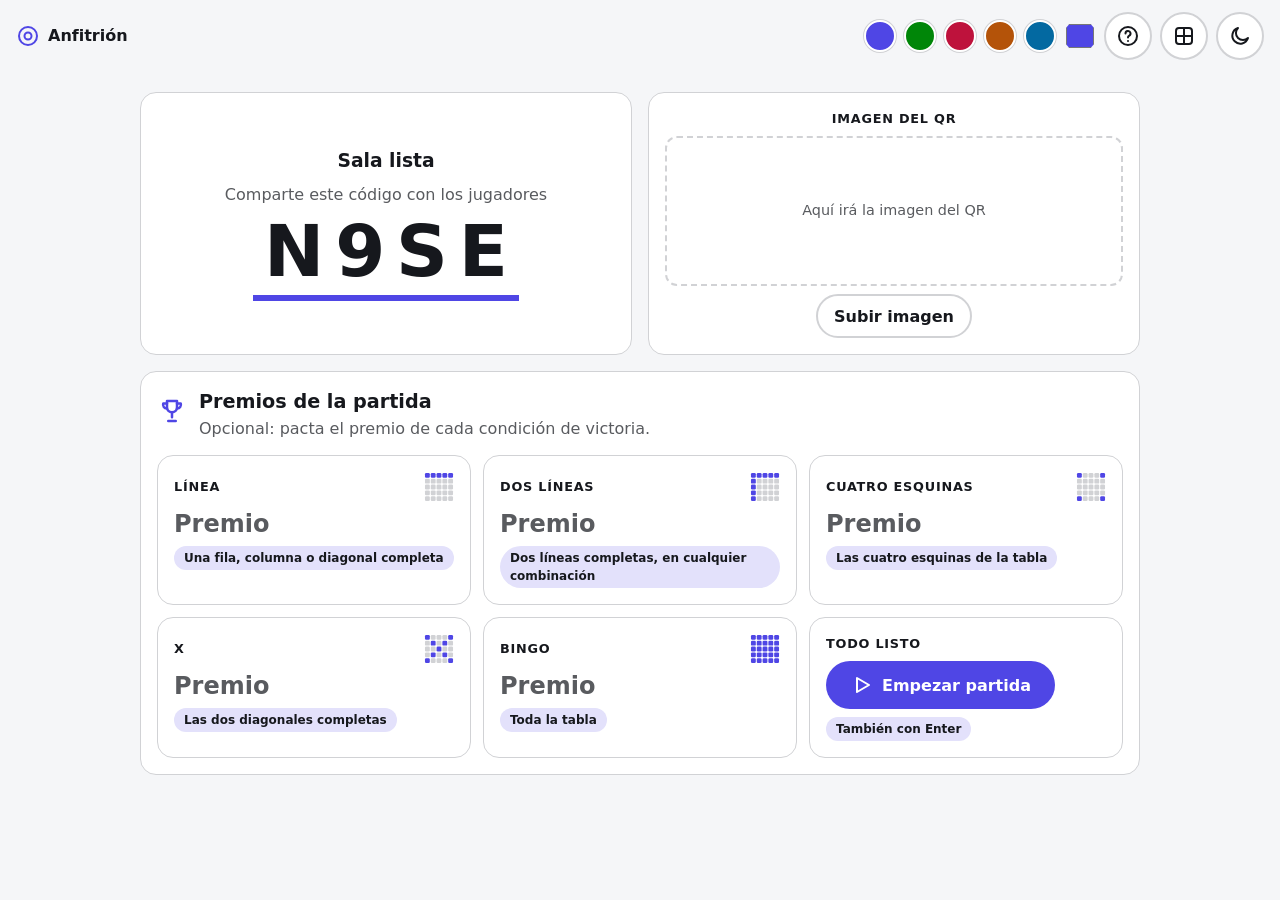
==== commit 27345dcf: "fix/Anfitrión Correción visual a la vista de anfitrión y ganador, animación pailaindex y anfitrión" ====
--- a/anfitrion.html
+++ b/anfitrion.html
@@ -6,22 +6,89 @@
     <meta name="viewport" content="width=device-width,initial-scale=1,viewport-fit=cover">
     <title>Bingo · Anfitrión</title>
     <link rel="icon" href="img/icono.svg" type="image/svg+xml">
-    <link rel="stylesheet" href="estilos/style.css">
+    <link rel="stylesheet" href="estilos/style.css?v=5">
+<style>
+/* Pantalla previa y ganadores: fichas organizadas con flexbox (no dependen de style.css) */
+#previa{display:flex;flex-direction:column;gap:16px;max-width:1000px;margin:4px auto;padding:0;text-align:left}
+.previa-fila{display:flex;flex-wrap:wrap;gap:16px}
+.previa-fila>.ficha{flex:1 1 320px}
+.ficha{display:flex;flex-direction:column;gap:8px;padding:16px;border:1px solid var(--borde);border-radius:16px;background:var(--panel)}
+.ficha-cabecera{display:flex;align-items:center;justify-content:space-between;gap:8px}
+.ficha-etiqueta{font-size:.8rem;font-weight:800;letter-spacing:.06em;text-transform:uppercase}
+.ficha-valor{font-size:2rem;font-weight:800;line-height:1.1;overflow-wrap:anywhere}
+.ficha-pastilla{align-self:flex-start;padding:3px 10px;border-radius:999px;background:color-mix(in srgb,var(--acento) 16%,var(--panel));font-size:.75rem;font-weight:700}
+.ficha-codigo{align-items:center;justify-content:center;text-align:center}
+.codigo-sala{font-size:clamp(2.6rem,7vw,4.5rem);font-weight:800;letter-spacing:.15em;line-height:1;border-bottom:6px solid var(--acento);padding:0 0 8px .15em}
+.ficha-imagen{justify-content:center;text-align:center}
+.imagen-zona{display:flex;align-items:center;justify-content:center;height:150px;padding:6px;border:2px dashed var(--borde);border-radius:12px;font-size:.9rem;overflow:hidden}
+.imagen-zona img{max-width:100%;max-height:100%;object-fit:contain;border-radius:8px;background:#fff;padding:4px}
+.imagen-acciones{display:flex;flex-wrap:wrap;justify-content:center;gap:8px}
+.imagen-acciones .btn{min-height:44px;padding:0 16px}
+.premios-caja{display:flex;flex-direction:column;gap:14px;padding:16px;border:1px solid var(--borde);border-radius:16px;background:var(--panel)}
+.premios-titulo{display:flex;align-items:center;gap:12px}
+.premios-titulo .ico{width:30px;height:30px;color:var(--acento)}
+.premios-titulo h2{font-size:1.2rem}
+.premios-flex{display:flex;flex-wrap:wrap;gap:12px}
+#tarjetasPremios{display:contents}
+.premios-flex .ficha{flex:1 1 calc(33.333% - 12px);min-width:230px}
+.ficha-premio{cursor:text}
+.ficha-premio input{width:100%;min-height:0;padding:0;border:0;border-radius:6px;background:transparent;color:var(--texto);font:800 1.5rem system-ui,sans-serif}
+.ficha-premio input::placeholder{color:var(--suave);font-weight:600}
+.mini-patron svg{width:30px;height:30px;display:block}
+.ficha-empezar{justify-content:center;align-items:flex-start}
+.aviso-sala{padding:14px 18px;border:1px solid var(--borde);border-left:5px solid var(--acento);border-radius:14px;background:var(--panel)}
+.aviso-sala h2{font-size:1.15rem}
+#dlgGanadores{width:min(900px,94vw);max-width:none}
+#dlgGanadores #listaGanadores{list-style:none;padding:0;margin:14px 0;display:flex;flex-wrap:wrap;gap:14px}
+#dlgGanadores .ficha{flex:1 1 240px;flex-wrap:nowrap;align-items:stretch}
+#dlgGanadores .ficha-cabecera .ico{color:var(--acento)}
+#dlgGanadores .nombre-ganador{flex:none;width:100%;min-height:44px}
+#dlgGanadores .ficha-vacia{flex-basis:100%;align-items:center;text-align:center}
+#previa.sale{opacity:0;transform:translateY(-8px);transition:opacity .18s ease,transform .18s ease}
+@media (prefers-reduced-motion: reduce){#previa.sale{transition:none}}
+</style>
 </head>
 
 <body>
     <header></header>
     <main>
-        <section id="previa" class="panel previa entra" hidden>
-            <h1>Sala lista</h1>
-            <p class="suave">Comparte este código con los jugadores</p>
-            <div class="codigo" id="codigoGrande" aria-live="polite"></div>
-            <div class="premios-previa">
-                <h2>Premios de la partida</h2>
-                <p class="suave">Opcional: pacta el premio de cada condición de victoria.</p>
-                <div id="camposPremios"></div>
-            </div><button class="btn primario" id="btnEmpezar" data-ico="jugar">Empezar partida</button>
-            <p class="suave">También puedes pulsar Enter</p>
+        <section id="previa" class="previa entra" hidden>
+            <div class="previa-fila">
+                <article class="ficha ficha-codigo">
+                    <h1>Sala lista</h1>
+                    <p class="suave">Comparte este código con los jugadores</p>
+                    <div class="codigo-sala" id="codigoGrande" aria-live="polite"></div>
+                </article>
+                <article class="ficha ficha-imagen">
+                    <div class="ficha-etiqueta">Imagen del QR</div>
+                    <div class="imagen-zona">
+                        <img id="qrImagen" alt="Código QR para entrar al bingo" hidden>
+                        <p class="suave" id="qrVacio">Aquí irá la imagen del QR</p>
+                    </div>
+                    <div class="imagen-acciones">
+                        <button class="btn" id="qrSubir">Subir imagen</button>
+                        <button class="btn" id="qrQuitar" hidden>Quitar</button>
+                        <input type="file" id="qrArchivo" accept="image/*" hidden>
+                    </div>
+                </article>
+            </div>
+            <div class="premios-caja">
+                <div class="premios-titulo">
+                    <span data-ico="trofeo"></span>
+                    <div>
+                        <h2>Premios de la partida</h2>
+                        <p class="suave">Opcional: pacta el premio de cada condición de victoria.</p>
+                    </div>
+                </div>
+                <div class="premios-flex">
+                    <div id="tarjetasPremios"></div>
+                    <article class="ficha ficha-empezar">
+                        <div class="ficha-etiqueta">Todo listo</div>
+                        <button class="btn primario" id="btnEmpezar" data-ico="jugar">Empezar partida</button>
+                        <span class="ficha-pastilla">También con Enter</span>
+                    </article>
+                </div>
+            </div>
         </section>
         <section id="juego" hidden>
             <div class="franja">
@@ -77,8 +144,12 @@
         </section>
     </main>
     <dialog id="dlgGanadores" aria-labelledby="tituloGanadores">
-        <h2 id="tituloGanadores">Ganadores</h2>
-        <ol id="listaGanadores"></ol><button class="btn primario" id="cerrarGanadores">Cerrar</button>
+        <div class="aviso-sala">
+            <h2 id="tituloGanadores">Ganadores</h2>
+            <p class="suave" id="resumenGanadores"></p>
+        </div>
+        <ol id="listaGanadores"></ol>
+        <button class="btn primario" id="cerrarGanadores">Cerrar</button>
     </dialog>
     <dialog id="dlgGuardada" aria-labelledby="tituloGuardada">
         <h2 id="tituloGuardada">Partida guardada</h2>
@@ -86,10 +157,10 @@
         <div class="acciones-dialogo"><button class="btn primario" id="btnContinuar">Continuar</button><button
                 class="btn" id="btnDescartar">Nueva partida</button></div>
     </dialog>
-    <script src="js/nucleo.js"></script>
-    <script src="js/interfaz.js"></script>
-    <script src="js/voz.js"></script>
-    <script src="js/anfitrion.js"></script>
+    <script src="js/nucleo.js?v=5"></script>
+    <script src="js/interfaz.js?v=5"></script>
+    <script src="js/voz.js?v=5"></script>
+    <script src="js/anfitrion.js?v=5"></script>
 </body>
 
 </html>
--- a/estilos/style.css
+++ b/estilos/style.css
@@ -1020,4 +1020,4 @@
 
 #selectorVoz {
     max-width: 170px
-}+}
